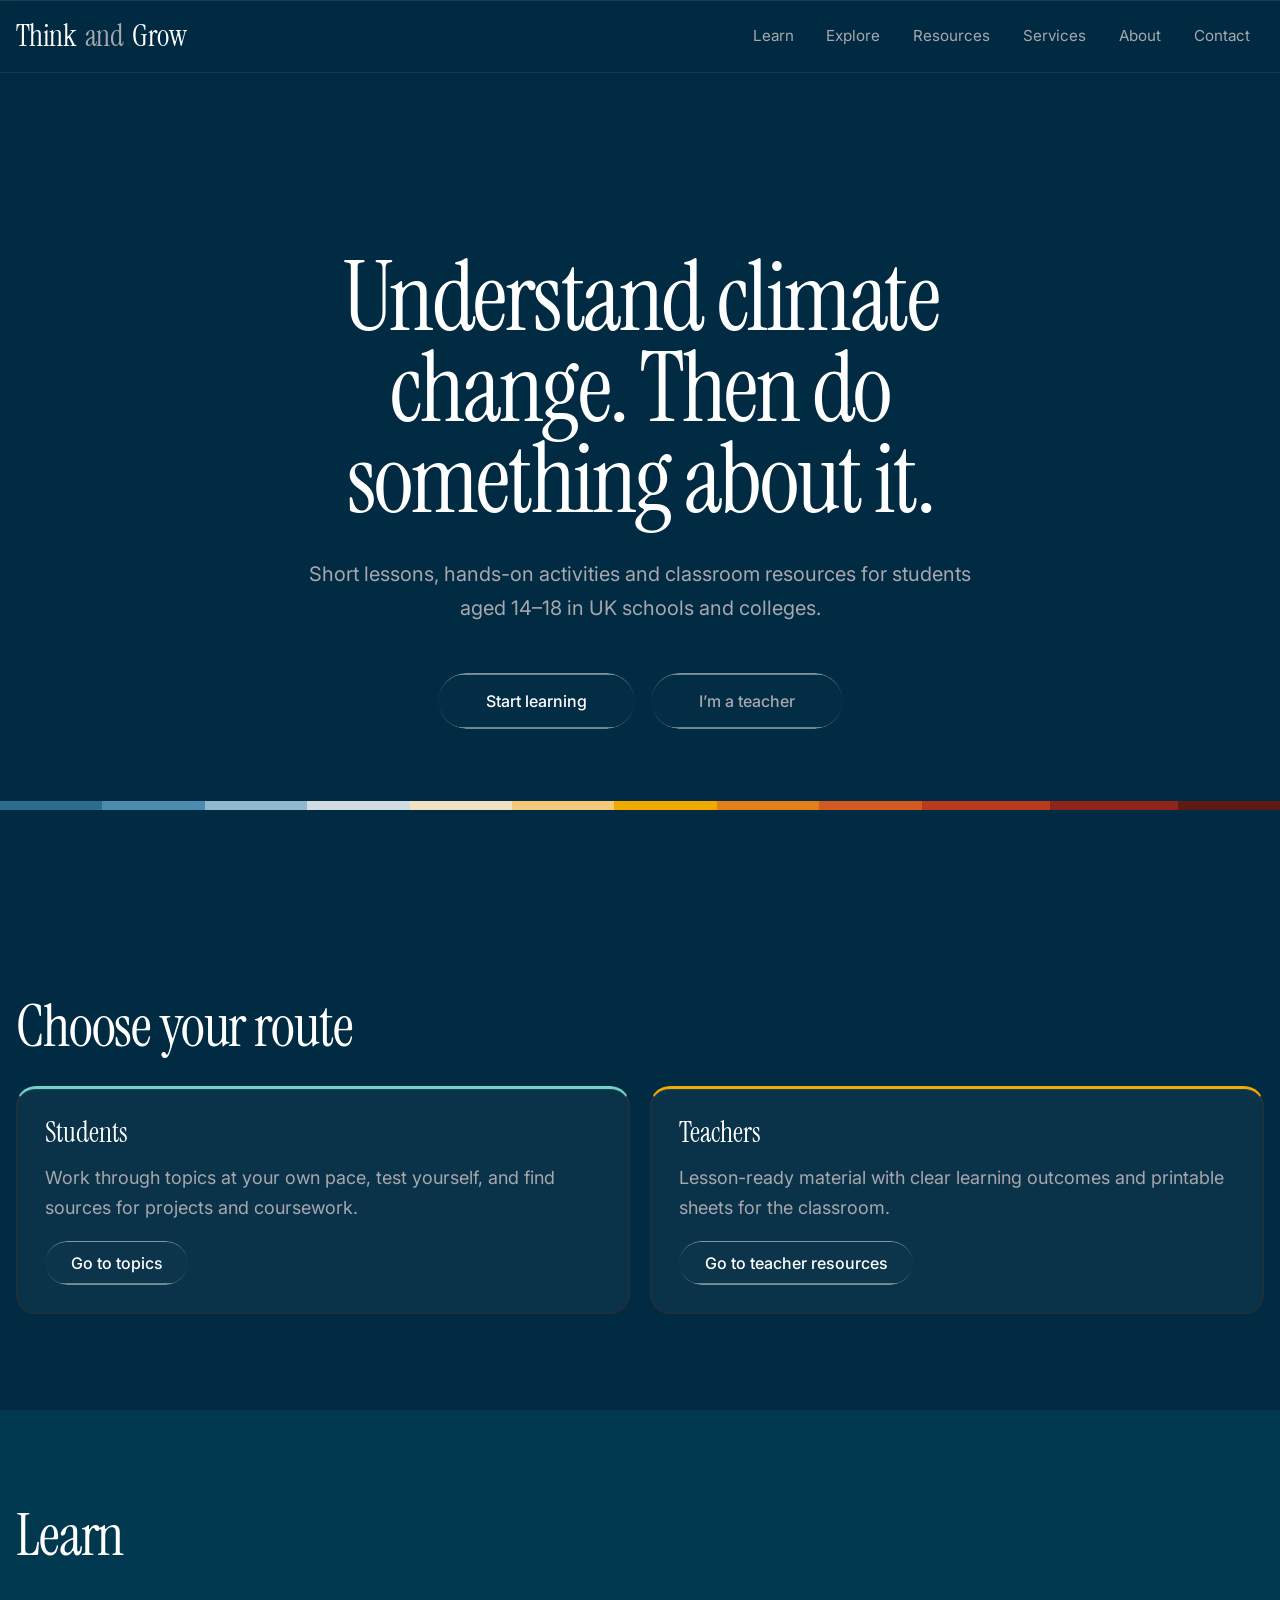
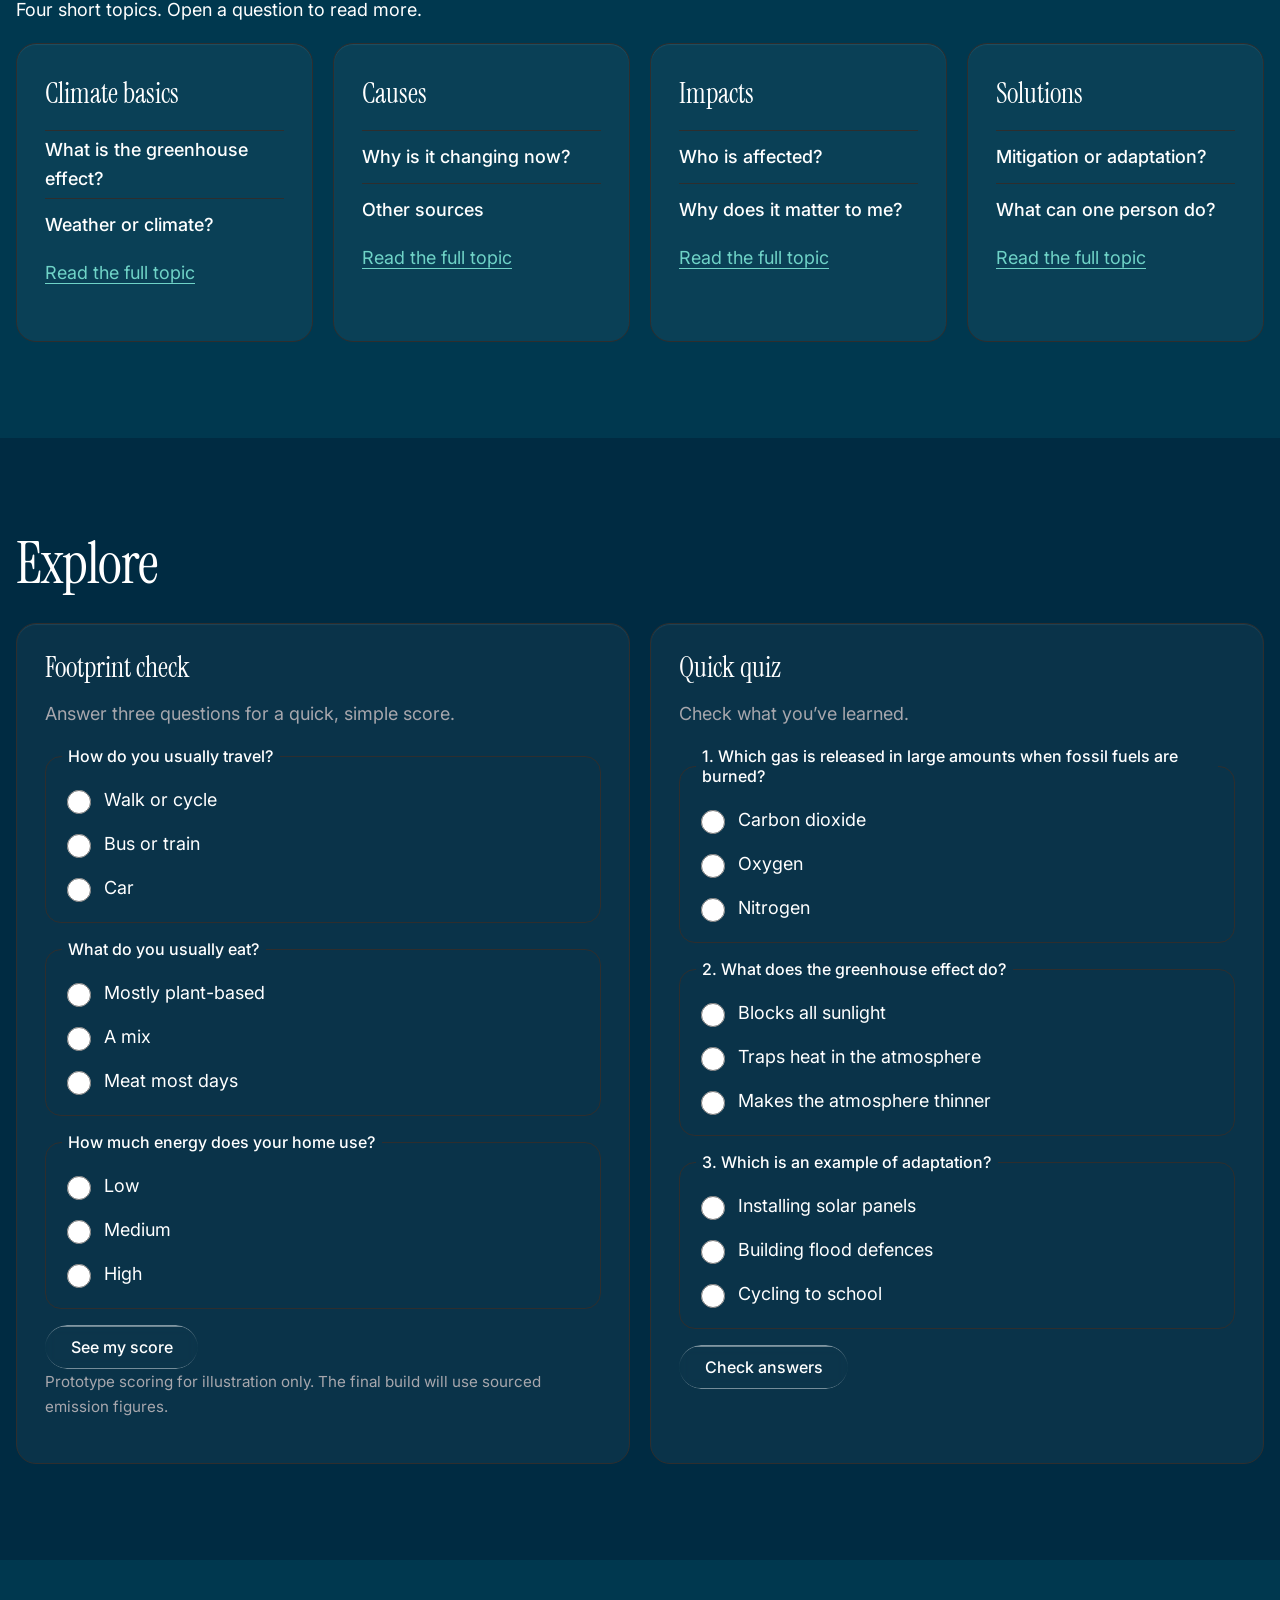
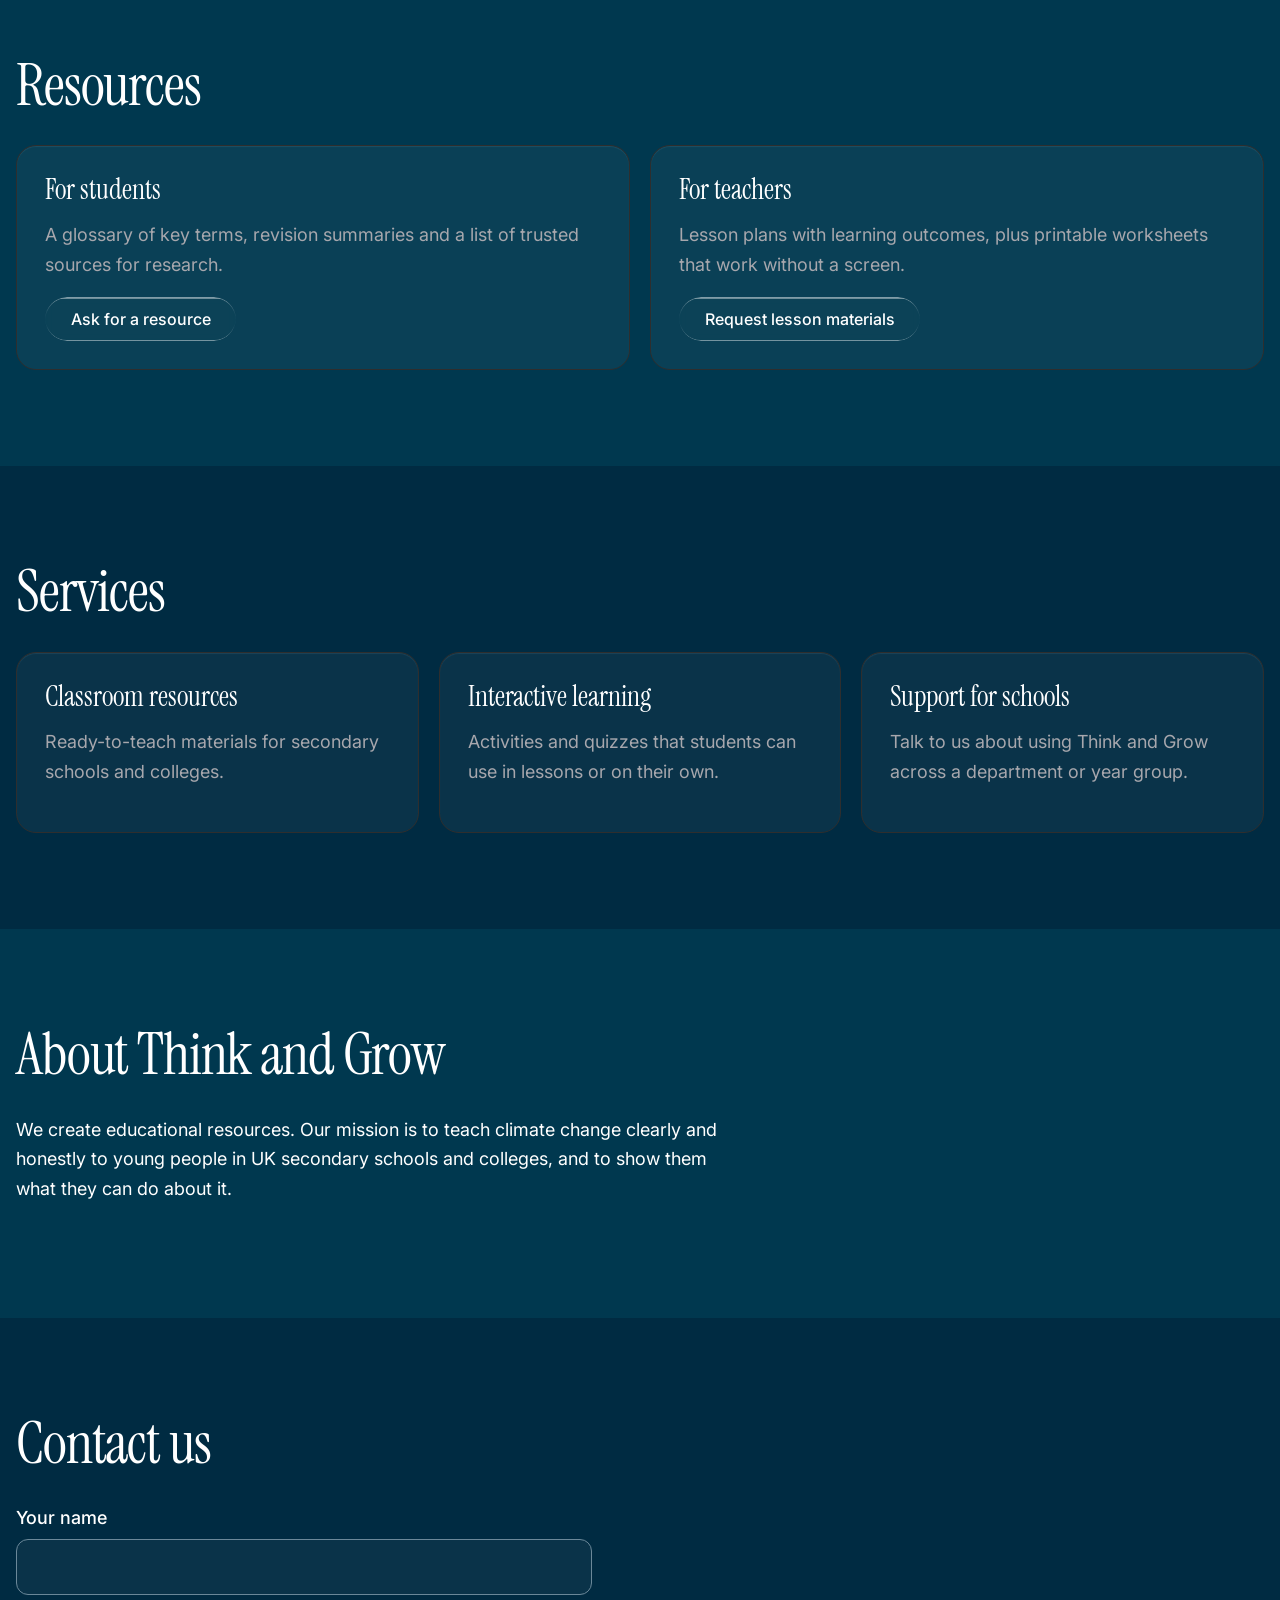
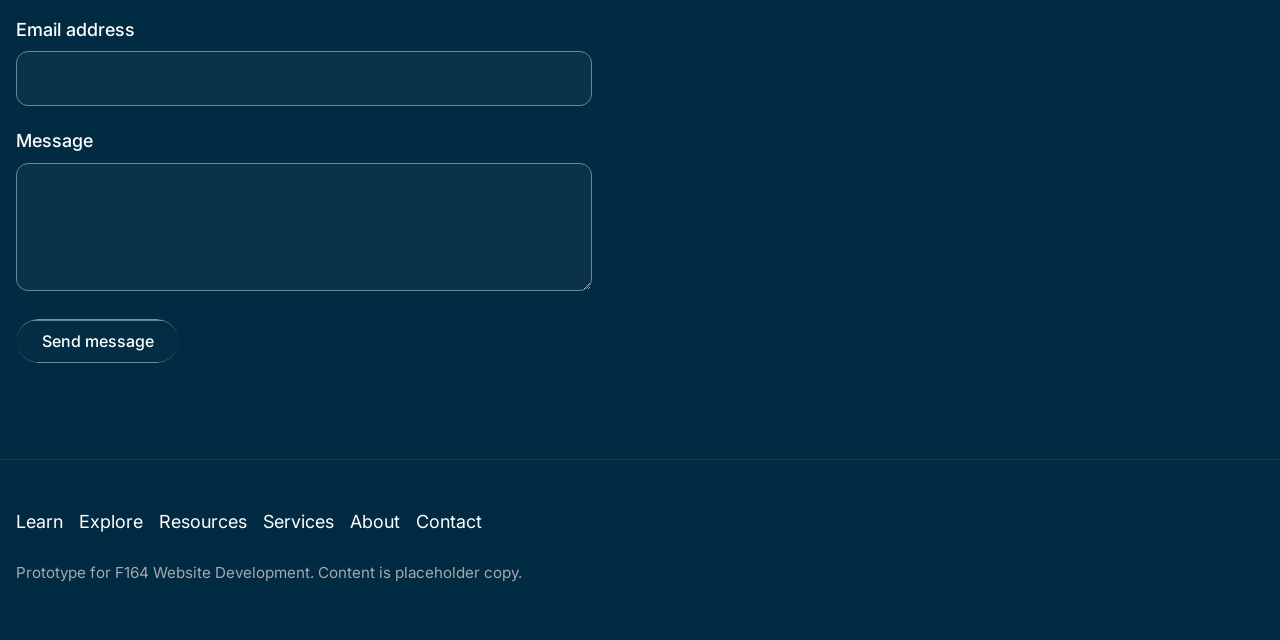
==== index.html @ 95f3cca3 "Cinematic redesign: navy palette, liquid-glass controls, display fonts and hero video CSS restyle of" ====
<!DOCTYPE html>
<html lang="en-GB">
<head>
<meta charset="utf-8">
<meta name="viewport" content="width=device-width, initial-scale=1">
<title>Think and Grow | Climate change learning for 14–18s</title>
<meta name="description" content="Short lessons, interactive activities and teacher resources on climate change for UK secondary schools and colleges.">
<link rel="canonical" href="https://jadebiyi79ja-cyber.github.io/think-and-grow/">
<meta property="og:type" content="website">
<meta property="og:site_name" content="Think and Grow">
<meta property="og:title" content="Think and Grow | Climate change learning for 14–18s">
<meta property="og:description" content="Short lessons, interactive activities and teacher resources on climate change for UK secondary schools and colleges.">
<meta property="og:url" content="https://jadebiyi79ja-cyber.github.io/think-and-grow/">
<meta property="og:locale" content="en_GB">
<meta name="twitter:card" content="summary">
<script type="application/ld+json">
{
 "@context": "https://schema.org",
 "@type": "WebSite",
 "name": "Think and Grow",
 "url": "https://jadebiyi79ja-cyber.github.io/think-and-grow/",
 "description": "Short lessons, interactive activities and teacher resources on climate change for UK secondary schools and colleges.",
 "inLanguage": "en-GB",
 "audience": {
  "@type": "EducationalAudience",
  "educationalRole": "student",
  "audienceType": "Students aged 14 to 18 in UK secondary schools and colleges"
 }
}
</script>
<link rel="preconnect" href="https://fonts.googleapis.com">
<link rel="preconnect" href="https://fonts.gstatic.com" crossorigin>
<link rel="stylesheet" href="https://fonts.googleapis.com/css2?family=Instrument+Serif:ital@0;1&amp;family=Inter:wght@400;500&amp;display=swap">
<link rel="stylesheet" href="css/style.css">
</head>
<body>
<a class="skip" href="#main">Skip to main content</a>
<header>
 <div class="wrap bar">
  <a class="logo" href="#top">Think <span>and</span> Grow</a>
  <button id="menuBtn" aria-expanded="false" aria-controls="nav">Menu</button>
  <nav id="nav" aria-label="Main">
   <ul>
    <li><a href="#learn">Learn</a></li>
    <li><a href="#explore">Explore</a></li>
    <li><a href="#resources">Resources</a></li>
    <li><a href="#services">Services</a></li>
    <li><a href="#about">About</a></li>
    <li><a href="#contact">Contact</a></li>
   </ul>
  </nav>
 </div>
</header>

<main id="main">
<div class="hero" id="top">
 <video class="bg-video" autoplay loop muted playsinline preload="metadata" aria-hidden="true">
  <source src="https://d8j0ntlcm91z4.cloudfront.net/user_38xzZboKViGWJOttwIXH07lWA1P/hf_20260314_131748_f2ca2a28-fed7-44c8-b9a9-bd9acdd5ec31.mp4" type="video/mp4">
 </video>
 <div class="wrap">
  <h1>Understand climate change. Then do something about it.</h1>
  <p>Short lessons, hands-on activities and classroom resources for students aged 14–18 in UK schools and colleges.</p>
  <div class="cta">
   <a class="btn" href="#learn">Start learning</a>
   <a class="btn alt" href="#resources">I’m a teacher</a>
  </div>
 </div>
 <div class="bands" role="img" aria-label="Decorative bands shading from blue to deep red"></div>
</div>

<section id="routes" class="wrap" aria-labelledby="routesH">
 <h2 id="routesH">Choose your route</h2>
 <div class="grid two">
  <div class="card route"><h3>Students</h3><p>Work through topics at your own pace, test yourself, and find sources for projects and coursework.</p><a class="btn teal" href="#learn">Go to topics</a></div>
  <div class="card route t"><h3>Teachers</h3><p>Lesson-ready material with clear learning outcomes and printable sheets for the classroom.</p><a class="btn teal" href="#resources">Go to teacher resources</a></div>
 </div>
</section>

<section id="learn" class="tint" aria-labelledby="learnH">
 <div class="wrap">
  <h2 id="learnH">Learn</h2>
  <p>Four short topics. Open a question to read more.</p>
  <div class="grid four">
   <article class="card"><h3><a href="climate-basics.html">Climate basics</a></h3>
    <details><summary>What is the greenhouse effect?</summary><p>Some gases in the atmosphere trap heat that would otherwise escape to space. This natural effect keeps Earth warm enough for life.</p></details>
    <details><summary>Weather or climate?</summary><p>Weather is what happens day to day. Climate is the pattern over many years.</p></details><p><a class="more" href="climate-basics.html">Read the full topic</a></p></article>
   <article class="card"><h3><a href="causes.html">Causes</a></h3>
    <details><summary>Why is it changing now?</summary><p>Burning coal, oil and gas releases extra carbon dioxide, which strengthens the greenhouse effect.</p></details>
    <details><summary>Other sources</summary><p>Farming, land clearance and waste also release greenhouse gases such as methane.</p></details><p><a class="more" href="causes.html">Read the full topic</a></p></article>
   <article class="card"><h3><a href="impacts.html">Impacts</a></h3>
    <details><summary>Who is affected?</summary><p>People, wildlife and places around the world, including the UK, through changes such as heatwaves, flooding and rising seas.</p></details>
    <details><summary>Why does it matter to me?</summary><p>Choices made in the next few decades shape the world you will live and work in.</p></details><p><a class="more" href="impacts.html">Read the full topic</a></p></article>
   <article class="card"><h3><a href="solutions.html">Solutions</a></h3>
    <details><summary>Mitigation or adaptation?</summary><p>Mitigation cuts greenhouse gas emissions. Adaptation prepares communities for changes already happening.</p></details>
    <details><summary>What can one person do?</summary><p>Travel, food and energy choices all count, and so does talking about it and voting when you can.</p></details><p><a class="more" href="solutions.html">Read the full topic</a></p></article>
  </div>
 </div>
</section>

<section id="explore" class="wrap" aria-labelledby="exH">
 <h2 id="exH">Explore</h2>
 <div class="grid two">
  <div class="card">
   <h3>Footprint check</h3>
   <p>Answer three questions for a quick, simple score.</p>
   <div id="calc">
    <fieldset><legend>How do you usually travel?</legend>
     <label class="opt"><input type="radio" name="travel" value="1"> Walk or cycle</label>
     <label class="opt"><input type="radio" name="travel" value="2"> Bus or train</label>
     <label class="opt"><input type="radio" name="travel" value="3"> Car</label></fieldset>
    <fieldset><legend>What do you usually eat?</legend>
     <label class="opt"><input type="radio" name="food" value="1"> Mostly plant-based</label>
     <label class="opt"><input type="radio" name="food" value="2"> A mix</label>
     <label class="opt"><input type="radio" name="food" value="3"> Meat most days</label></fieldset>
    <fieldset><legend>How much energy does your home use?</legend>
     <label class="opt"><input type="radio" name="energy" value="1"> Low</label>
     <label class="opt"><input type="radio" name="energy" value="2"> Medium</label>
     <label class="opt"><input type="radio" name="energy" value="3"> High</label></fieldset>
    <button class="btn teal" id="calcBtn" type="button">See my score</button>
    <div class="out" id="calcOut" aria-live="polite"></div>
    <p class="small">Prototype scoring for illustration only. The final build will use sourced emission figures.</p>
   </div>
  </div>
  <div class="card">
   <h3>Quick quiz</h3>
   <p>Check what you’ve learned.</p>
   <div id="quiz"></div>
   <button class="btn teal" id="quizBtn" type="button">Check answers</button>
   <div class="out" id="quizOut" aria-live="polite"></div>
  </div>
 </div>
</section>

<section id="resources" class="tint" aria-labelledby="resH">
 <div class="wrap">
  <h2 id="resH">Resources</h2>
  <div class="grid two">
   <div class="card"><h3>For students</h3><p>A glossary of key terms, revision summaries and a list of trusted sources for research.</p><a class="btn teal" href="#contact">Ask for a resource</a></div>
   <div class="card"><h3>For teachers</h3><p>Lesson plans with learning outcomes, plus printable worksheets that work without a screen.</p><a class="btn teal" href="#contact">Request lesson materials</a></div>
  </div>
 </div>
</section>

<section id="services" class="wrap" aria-labelledby="svH">
 <h2 id="svH">Services</h2>
 <div class="grid three">
  <div class="card"><h3>Classroom resources</h3><p>Ready-to-teach materials for secondary schools and colleges.</p></div>
  <div class="card"><h3>Interactive learning</h3><p>Activities and quizzes that students can use in lessons or on their own.</p></div>
  <div class="card"><h3>Support for schools</h3><p>Talk to us about using Think and Grow across a department or year group.</p></div>
 </div>
</section>

<section id="about" class="tint" aria-labelledby="abH">
 <div class="wrap">
  <h2 id="abH">About Think and Grow</h2>
  <p>We create educational resources. Our mission is to teach climate change clearly and honestly to young people in UK secondary schools and colleges, and to show them what they can do about it.</p>
 </div>
</section>

<section id="contact" class="wrap" aria-labelledby="ctH">
 <h2 id="ctH">Contact us</h2>
 <form id="form" novalidate style="max-width:36rem">
  <div class="field"><label for="name">Your name</label><input id="name" name="name" type="text" autocomplete="name" required><p class="err" id="nameE" hidden>Enter your name.</p></div>
  <div class="field"><label for="email">Email address</label><input id="email" name="email" type="email" autocomplete="email" required><p class="err" id="emailE" hidden>Enter a valid email address, like name@example.com.</p></div>
  <div class="field"><label for="msg">Message</label><textarea id="msg" name="message" required></textarea><p class="err" id="msgE" hidden>Write a short message.</p></div>
  <button class="btn teal" type="submit">Send message</button>
  <div class="out" id="formOut" role="status"></div>
 </form>
</section>
</main>

<footer>
 <div class="wrap">
  <ul><li><a href="#learn">Learn</a></li><li><a href="#explore">Explore</a></li><li><a href="#resources">Resources</a></li><li><a href="#services">Services</a></li><li><a href="#about">About</a></li><li><a href="#contact">Contact</a></li></ul>
  <p class="small" style="color:#cfe3d9">Prototype for F164 Website Development. Content is placeholder copy.</p>
 </div>
</footer>

<script src="js/menu.js" defer></script>
<script src="js/main.js" defer></script>
</body>
</html>
---- css/style.css ----
/* Cinematic redesign (approved October 2026): deep navy, white text, liquid-glass controls.
   Fonts: Instrument Serif (headings) and Inter 400/500 (body), loaded from Google Fonts in each page's <head>.
   Contrast on --background: white 14.7:1, --muted-foreground 6.2:1, --link 8.3:1, --error 7.6:1, --amber 7.3:1. */
:root{--background:hsl(201 100% 13%);--background-2:#00384F;--foreground:hsl(0 0% 100%);--muted-foreground:#A7A7AD;
--primary:hsl(0 0% 100%);--primary-foreground:hsl(0 0% 4%);--secondary:hsl(0 0% 10%);--muted:hsl(0 0% 10%);--accent:hsl(0 0% 10%);
--border:hsl(0 0% 18%);--input:#6B8899;--link:#6FD3C7;--amber:#F2A900;--error:#FDA29B;
--font-display:"Instrument Serif",Georgia,serif;--font-body:"Inter","Segoe UI",system-ui,sans-serif}
*{box-sizing:border-box}
html{font-size:100%;scroll-padding-top:6rem;background:var(--background)}
body{margin:0;font:400 1.125rem/1.65 var(--font-body);color:var(--foreground);background:var(--background)}
h1,h2,h3{font-family:var(--font-display);font-weight:400;color:var(--foreground);line-height:1.05;margin:0 0 .5em}
h1{font-size:clamp(3rem,1.5rem + 6vw,6rem);letter-spacing:-.025em}
h2{font-size:clamp(2.2rem,1.4rem + 3vw,3.6rem);letter-spacing:-.02em}
h3{font-size:1.75rem;line-height:1.15}
p{max-width:65ch;margin:0 0 1em}
img,svg{max-width:100%;height:auto}
a{color:var(--link);text-underline-offset:.2em}
strong{font-weight:500;color:var(--foreground)}
:focus-visible{outline:3px solid var(--foreground);outline-offset:3px;border-radius:4px}
.skip{position:absolute;left:-999px;top:0;background:var(--primary);color:var(--primary-foreground);padding:.75rem 1rem;z-index:30;border-radius:0 0 .75rem 0}
.skip:focus{left:0}
.wrap{width:min(100% - 2rem,80rem);margin-inline:auto}
section{padding:4rem 0}
/* liquid glass */
.btn,#menuBtn,header{background:rgba(255,255,255,.01);background-blend-mode:luminosity;-webkit-backdrop-filter:blur(4px);backdrop-filter:blur(4px);box-shadow:inset 0 1px 1px rgba(255,255,255,.1)}
.btn,#menuBtn{position:relative;overflow:hidden}
.btn::before,#menuBtn::before{content:"";position:absolute;inset:0;border-radius:inherit;padding:1.4px;background:linear-gradient(180deg,rgba(255,255,255,.45) 0%,rgba(255,255,255,.15) 20%,rgba(255,255,255,0) 40%,rgba(255,255,255,0) 60%,rgba(255,255,255,.15) 80%,rgba(255,255,255,.45) 100%);-webkit-mask:linear-gradient(#fff,#fff) content-box,linear-gradient(#fff,#fff);-webkit-mask-composite:xor;mask-composite:exclude;pointer-events:none}
/* buttons: 44px minimum touch target */
.btn{display:inline-flex;align-items:center;justify-content:center;min-height:44px;min-width:44px;padding:.75rem 1.6rem;border:0;border-radius:999px;font:500 1rem var(--font-body);text-decoration:none;cursor:pointer;color:var(--foreground);transition:transform .2s ease,background-color .2s ease}
.btn:hover{transform:scale(1.03);background-color:rgba(255,255,255,.08)}
.btn.alt{color:var(--muted-foreground)}
.btn.alt:hover{color:var(--foreground)}
/* header */
header{position:sticky;top:0;z-index:10;background-color:rgba(0,43,66,.55);border-bottom:1px solid rgba(255,255,255,.08)}
.bar{display:flex;align-items:center;justify-content:space-between;gap:1rem;min-height:4.5rem}
.logo{display:inline-flex;align-items:center;gap:.3em;min-height:44px;font:400 1.9rem/1 var(--font-display);letter-spacing:-.02em;color:var(--foreground);text-decoration:none}
.logo span{color:var(--muted-foreground)}
#menuBtn{color:var(--foreground);border:0;border-radius:999px;min-height:44px;padding:0 1.25rem;font:500 1rem var(--font-body);cursor:pointer}
nav ul{list-style:none;margin:0;padding:0}
nav a{display:flex;align-items:center;justify-content:center;min-height:44px;min-width:44px;padding:0 .9rem;color:var(--muted-foreground);text-decoration:none;font-size:.95rem;transition:color .2s ease}
nav a:hover{color:var(--foreground)}
nav{display:none;position:absolute;left:0;right:0;top:100%;background:var(--background);padding:.5rem 1rem 1rem;border-bottom:1px solid var(--border)}
nav.open{display:block}
/* hero: fullscreen video, text centred over it */
.hero{position:relative;overflow:hidden;color:var(--foreground);min-height:calc(100svh - 4.5rem);display:flex;flex-direction:column;justify-content:center;padding:5.5rem 0 0;text-align:center}
.bg-video{position:absolute;inset:0;width:100%;height:100%;object-fit:cover;z-index:0}
.hero .wrap{position:relative;z-index:1;display:flex;flex-direction:column;align-items:center}
.hero h1{max-width:14ch;font-size:clamp(3rem,1rem + 8vw,6rem);line-height:.95;letter-spacing:-2.46px;margin-bottom:0}
.hero p{max-width:42rem;margin:2rem auto 0;font-size:clamp(1rem,.9rem + .5vw,1.25rem);line-height:1.7;color:var(--muted-foreground)}
.cta{display:flex;flex-wrap:wrap;justify-content:center;gap:1rem;margin:3rem 0 4.5rem}
.cta .btn{padding:1.1rem 3rem}
/* decorative colour bands: illustrative only, not real data */
.bands{position:relative;z-index:1;height:.6rem;background:linear-gradient(90deg,#2b6c8f 0 8%,#4a8db0 8% 16%,#8fb9cf 16% 24%,#cfdde3 24% 32%,#f0e2c3 32% 40%,#f5c977 40% 48%,#f2a900 48% 56%,#e2801a 56% 64%,#d2591f 64% 72%,#b93a1c 72% 82%,#8f2418 82% 92%,#5f1a14 92% 100%)}
/* cards */
.grid{display:grid;gap:1.25rem;grid-template-columns:1fr}
.card{background:rgba(255,255,255,.04);border:1px solid var(--border);border-radius:1.25rem;padding:1.75rem;box-shadow:inset 0 1px 1px rgba(255,255,255,.08)}
.card p{color:var(--muted-foreground)}
.card.route{border-top:3px solid var(--link)}
.card.route.t{border-top-color:var(--amber)}
.tint{background:var(--background-2)}
details{border-top:1px solid var(--border);padding:.25rem 0}
summary{min-height:44px;display:flex;align-items:center;cursor:pointer;font-weight:500;color:var(--foreground)}
details p{margin:.25rem 0 .75rem}
/* tools */
fieldset{border:1px solid var(--border);border-radius:1rem;margin:0 0 1rem;padding:.75rem 1rem}
legend{font:500 1rem var(--font-body);color:var(--foreground);padding:0 .4rem}
label.opt{display:flex;align-items:center;gap:.6rem;min-height:44px;cursor:pointer}
input[type=radio]{width:1.5rem;height:1.5rem;accent-color:var(--link);flex:none}
.out{margin-top:1rem;padding:1rem 1.25rem;border-radius:1rem;background:rgba(111,211,199,.1);border-left:4px solid var(--link);color:var(--foreground)}
.out:empty{display:none}
.out.bad{background:rgba(253,162,155,.1);border-left-color:var(--error)}
.small{font-size:.95rem;color:var(--muted-foreground)}
/* form */
.field{margin-bottom:1.25rem}
.field label{display:block;font-weight:500;margin-bottom:.4rem}
input[type=text],input[type=email],textarea{width:100%;min-height:44px;padding:.75rem 1rem;font:inherit;border:1px solid var(--input);border-radius:.75rem;background:rgba(255,255,255,.04);color:var(--foreground)}
textarea{min-height:8rem}
.err{color:var(--error);font-weight:500;margin:.4rem 0 0}
input[aria-invalid=true],textarea[aria-invalid=true]{border:2px solid var(--error)}
footer{background:var(--background);color:var(--muted-foreground);padding:2.5rem 0;border-top:1px solid var(--border)}
footer a{color:var(--foreground);text-decoration:none}
footer a:hover{text-decoration:underline}
footer ul{list-style:none;padding:0;margin:0 0 1rem;display:flex;flex-wrap:wrap;gap:.25rem 1rem}
footer li a{display:inline-flex;min-height:44px;min-width:44px;align-items:center;justify-content:center}
footer .small{color:var(--muted-foreground)!important}
@media(min-width:600px){.grid.two,.grid.three,.grid.four{grid-template-columns:repeat(2,1fr)}}
@media(min-width:1024px){
 #menuBtn{display:none}
 nav{display:block;position:static;background:none;padding:0;border:0}
 nav ul{display:flex;gap:.25rem}
 .grid.three{grid-template-columns:repeat(3,1fr)}
 .grid.four{grid-template-columns:repeat(4,1fr)}
 section{padding:6rem 0}
}
/* entrance animation only for people who have not asked for less motion */
@keyframes fade-rise{from{opacity:0;transform:translateY(24px)}to{opacity:1;transform:translateY(0)}}
@media(prefers-reduced-motion:no-preference){
 .hero h1,.prose h1{animation:fade-rise .8s ease-out both}
 .hero p,.prose .lead{animation:fade-rise .8s ease-out .2s both}
 .hero .cta{animation:fade-rise .8s ease-out .4s both}
}
/* reduced motion: no animation, and the background video is hidden (the navy background shows instead) */
@media(prefers-reduced-motion:reduce){*{animation:none!important;transition:none!important;scroll-behavior:auto!important}.bg-video{display:none}}

/* topic pages */
.prose{padding-top:3rem}
.crumb{display:inline-flex;align-items:center;min-height:44px;margin-bottom:1rem}
.prose h1{margin-bottom:.3em}
.lead{font-size:clamp(1.15rem,1rem + .6vw,1.4rem);color:var(--muted-foreground)}
.prose h2{margin-top:2.5rem;font-size:clamp(1.8rem,1.3rem + 2vw,2.6rem)}
.prose ul{padding-left:1.25rem;max-width:65ch}
.pager{display:flex;flex-wrap:wrap;gap:.75rem;justify-content:space-between;margin-top:3rem}
.card h3 a{color:var(--foreground);text-decoration:none}
.card h3 a:hover{text-decoration:underline}
.more,.card h3 a,.src li a{display:inline-flex;align-items:center;min-height:44px}
.src{list-style:none;padding:0;margin:0 0 1rem}
.src li a{min-width:44px}
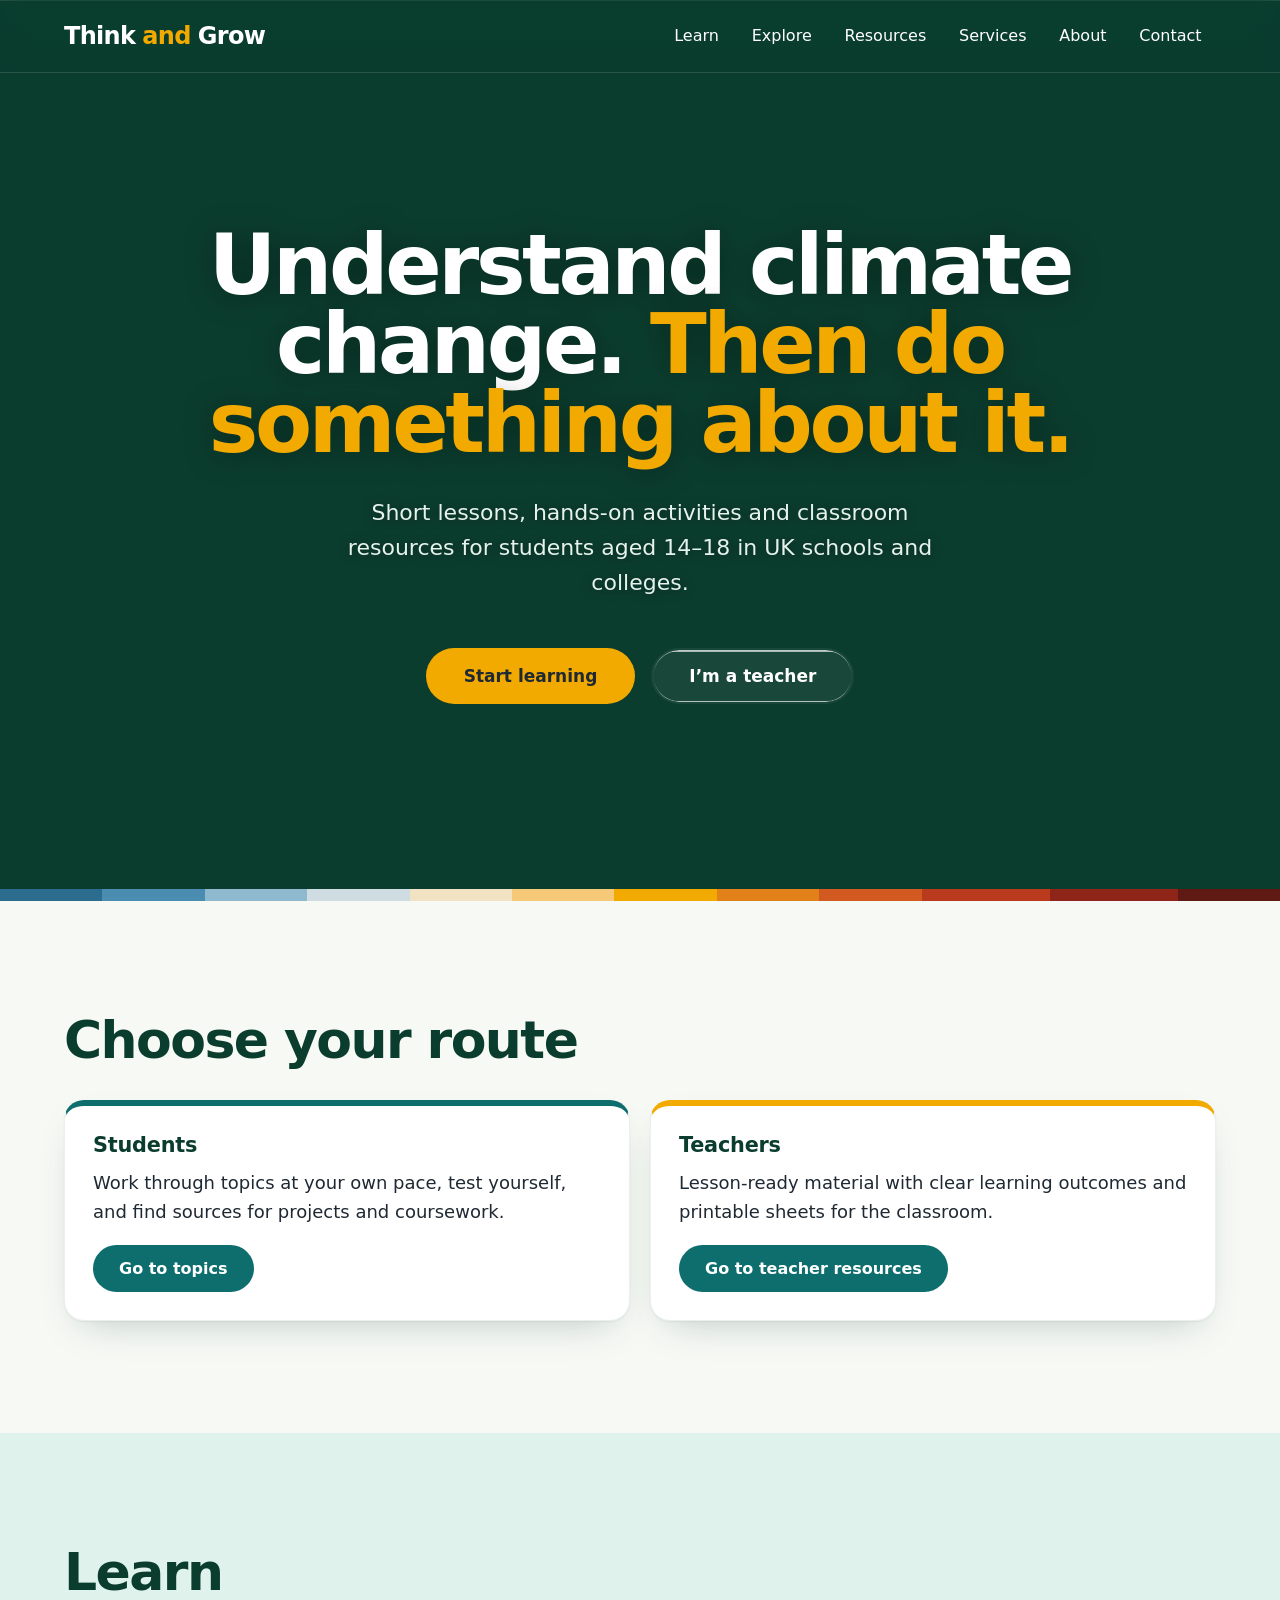
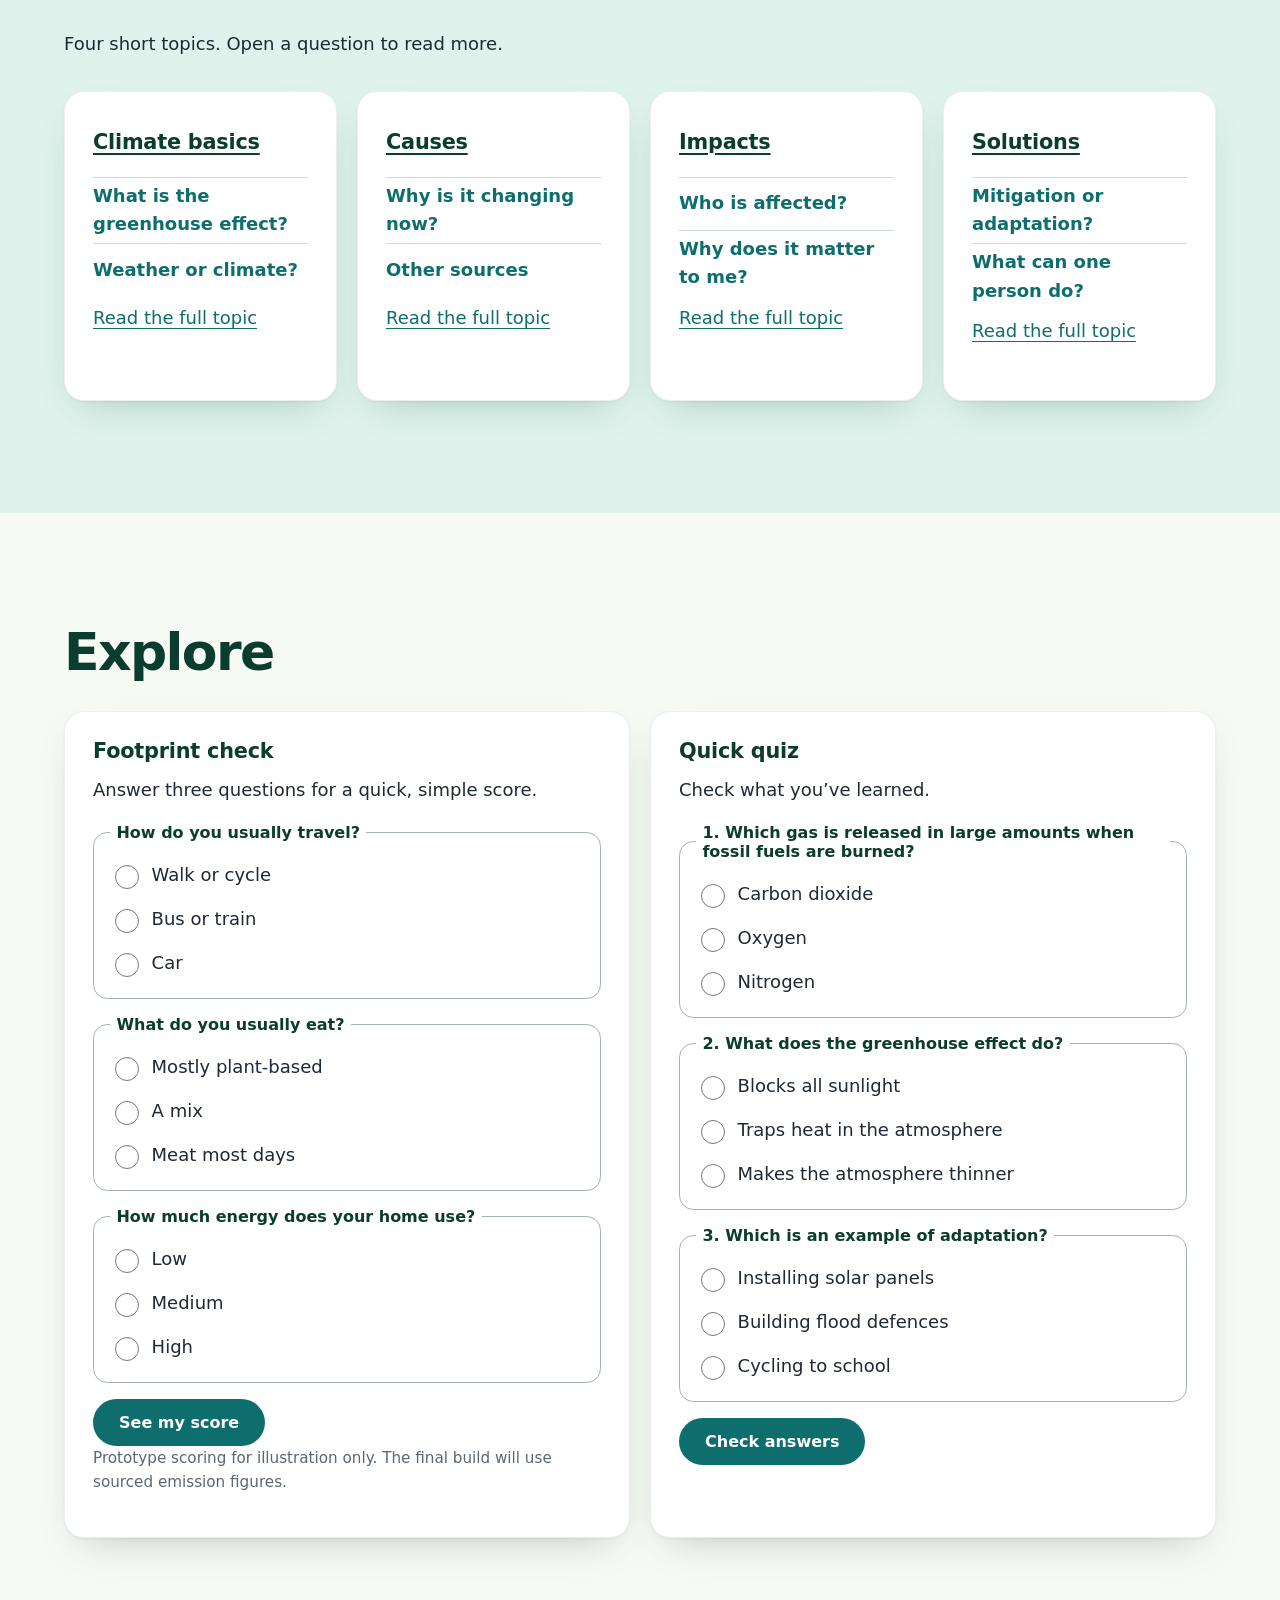
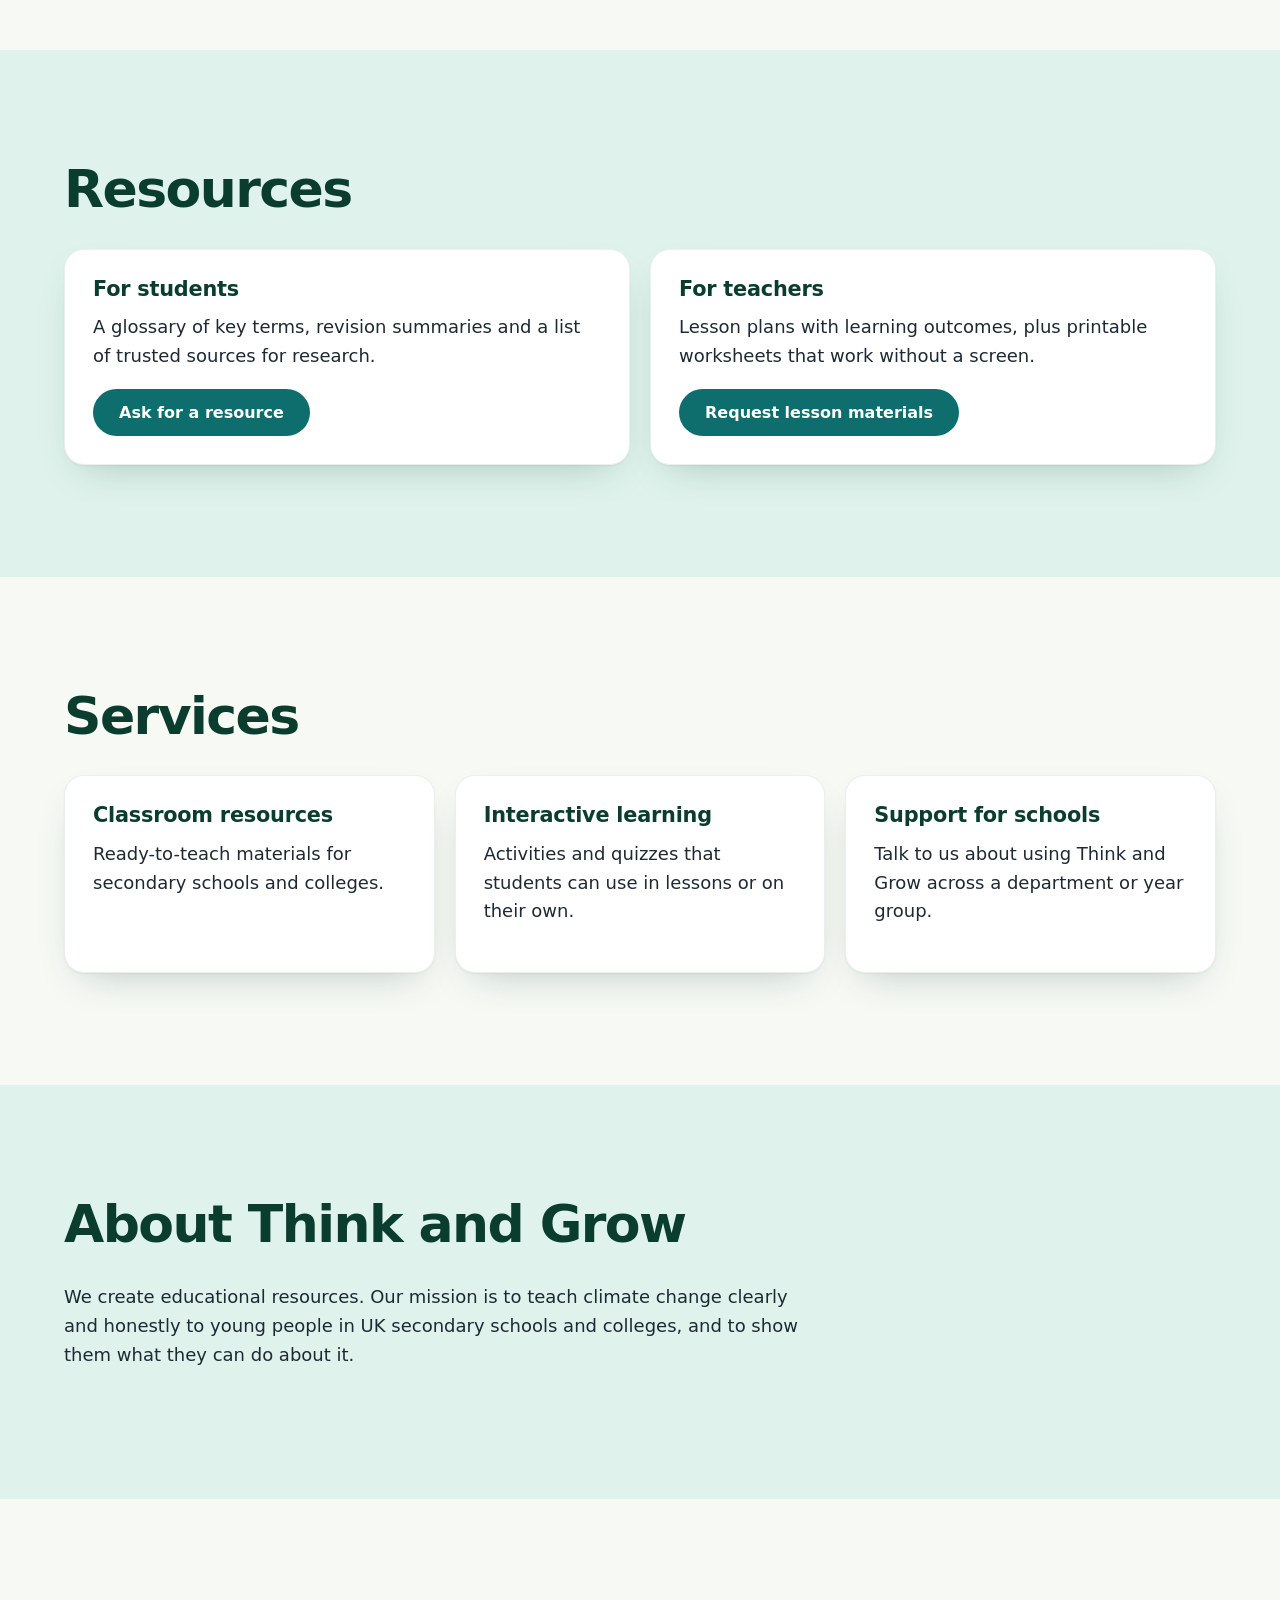
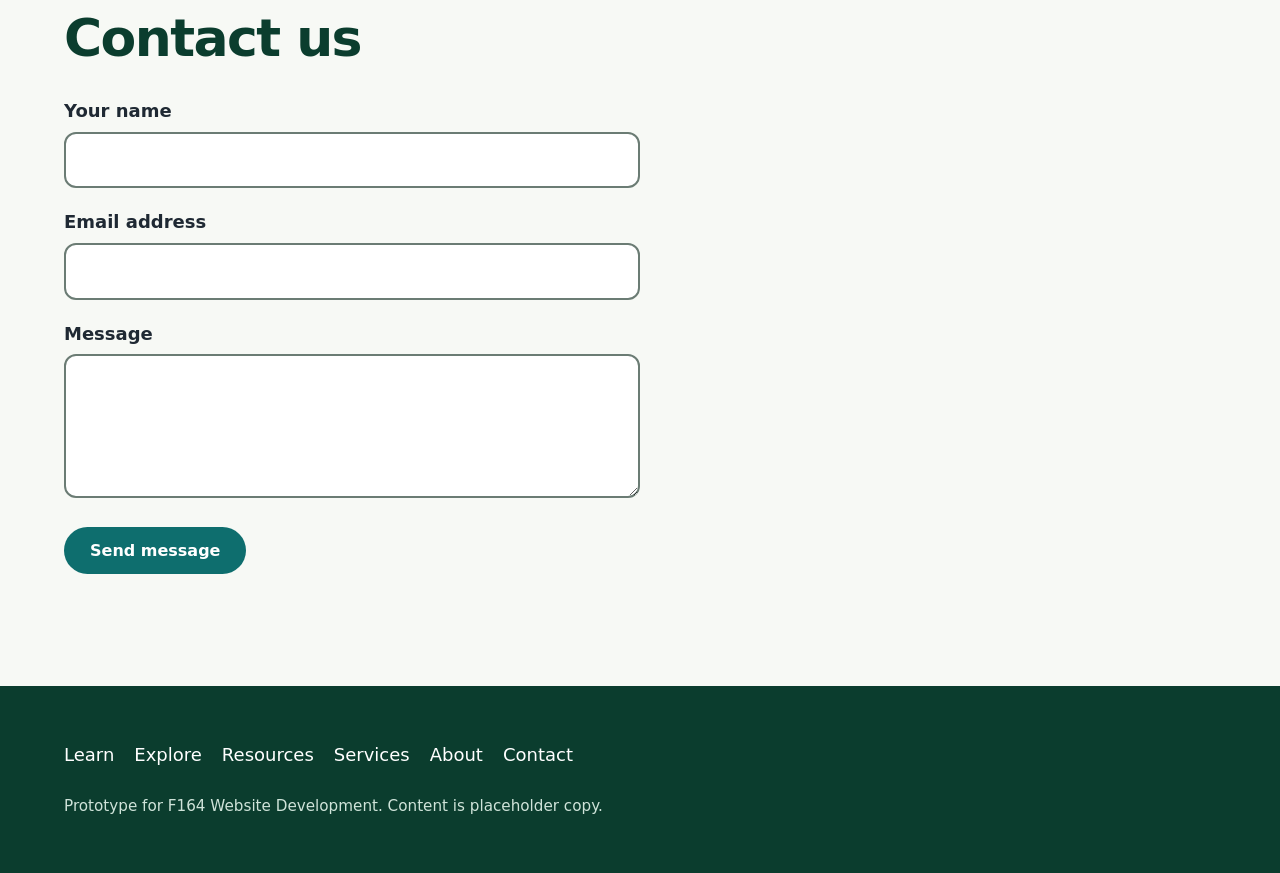
==== commit cf64eeca: "Redesign: video hero, glass header and refreshed house style Home page hero now plays a background v" ====
--- a/index.html
+++ b/index.html
@@ -28,9 +28,6 @@
  }
 }
 </script>
-<link rel="preconnect" href="https://fonts.googleapis.com">
-<link rel="preconnect" href="https://fonts.gstatic.com" crossorigin>
-<link rel="stylesheet" href="https://fonts.googleapis.com/css2?family=Instrument+Serif:ital@0;1&amp;family=Inter:wght@400;500&amp;display=swap">
 <link rel="stylesheet" href="css/style.css">
 </head>
 <body>
@@ -54,11 +51,9 @@
 
 <main id="main">
 <div class="hero" id="top">
- <video class="bg-video" autoplay loop muted playsinline preload="metadata" aria-hidden="true">
-  <source src="https://d8j0ntlcm91z4.cloudfront.net/user_38xzZboKViGWJOttwIXH07lWA1P/hf_20260314_131748_f2ca2a28-fed7-44c8-b9a9-bd9acdd5ec31.mp4" type="video/mp4">
- </video>
+ <video class="bg-video" autoplay loop muted playsinline aria-hidden="true" src="https://d8j0ntlcm91z4.cloudfront.net/user_38xzZboKViGWJOttwIXH07lWA1P/hf_20260314_131748_f2ca2a28-fed7-44c8-b9a9-bd9acdd5ec31.mp4"></video>
  <div class="wrap">
-  <h1>Understand climate change. Then do something about it.</h1>
+  <h1>Understand climate change. <span class="accent">Then do something about it.</span></h1>
   <p>Short lessons, hands-on activities and classroom resources for students aged 14–18 in UK schools and colleges.</p>
   <div class="cta">
    <a class="btn" href="#learn">Start learning</a>
--- a/css/style.css
+++ b/css/style.css
@@ -1,117 +1,131 @@
-/* Cinematic redesign (approved October 2026): deep navy, white text, liquid-glass controls.
-   Fonts: Instrument Serif (headings) and Inter 400/500 (body), loaded from Google Fonts in each page's <head>.
-   Contrast on --background: white 14.7:1, --muted-foreground 6.2:1, --link 8.3:1, --error 7.6:1, --amber 7.3:1. */
-:root{--background:hsl(201 100% 13%);--background-2:#00384F;--foreground:hsl(0 0% 100%);--muted-foreground:#A7A7AD;
---primary:hsl(0 0% 100%);--primary-foreground:hsl(0 0% 4%);--secondary:hsl(0 0% 10%);--muted:hsl(0 0% 10%);--accent:hsl(0 0% 10%);
---border:hsl(0 0% 18%);--input:#6B8899;--link:#6FD3C7;--amber:#F2A900;--error:#FDA29B;
---font-display:"Instrument Serif",Georgia,serif;--font-body:"Inter","Segoe UI",system-ui,sans-serif}
+/* House style from the planning document, section 7. */
+/* Fonts: add the WOFF2 files listed in fonts/README.txt, then delete the two lines
+   marked START and END below to switch the @font-face rules on. They are off by default
+   so the browser does not request files that are not there. */
+/* START (delete this line to enable fonts)
+@font-face{font-family:"Lexend";src:local("Lexend"),url("../fonts/Lexend-Variable.woff2") format("woff2");font-weight:100 900;font-display:swap}
+@font-face{font-family:"Atkinson Hyperlegible";src:local("Atkinson Hyperlegible"),url("../fonts/AtkinsonHyperlegible-Regular.woff2") format("woff2");font-weight:400;font-display:swap}
+@font-face{font-family:"Atkinson Hyperlegible";src:local("Atkinson Hyperlegible Bold"),url("../fonts/AtkinsonHyperlegible-Bold.woff2") format("woff2");font-weight:700;font-display:swap}
+END (delete this line to enable fonts) */
+:root{--forest:#0B3D2E;--teal:#0E6E6E;--amber:#F2A900;--mist:#F7F9F5;--tint:#DFF3EC;--ink:#1F2933;--slate:#5B6770;--red:#B42318;
+--head:"Lexend","Segoe UI",system-ui,sans-serif;--body:"Atkinson Hyperlegible","Segoe UI",system-ui,sans-serif;
+--hh:4.5rem;--radius:1.25rem;--shadow:0 1px 2px rgba(11,61,46,.06),0 16px 40px -18px rgba(11,61,46,.28);--ease:cubic-bezier(.2,.7,.2,1)}
 *{box-sizing:border-box}
-html{font-size:100%;scroll-padding-top:6rem;background:var(--background)}
-body{margin:0;font:400 1.125rem/1.65 var(--font-body);color:var(--foreground);background:var(--background)}
-h1,h2,h3{font-family:var(--font-display);font-weight:400;color:var(--foreground);line-height:1.05;margin:0 0 .5em}
-h1{font-size:clamp(3rem,1.5rem + 6vw,6rem);letter-spacing:-.025em}
-h2{font-size:clamp(2.2rem,1.4rem + 3vw,3.6rem);letter-spacing:-.02em}
-h3{font-size:1.75rem;line-height:1.15}
+html{font-size:100%;scroll-padding-top:calc(var(--hh) + 1rem)}
+body{margin:0;font:1.125rem/1.6 var(--body);color:var(--ink);background:var(--mist)}
+h1,h2,h3{font-family:var(--head);color:var(--forest);line-height:1.1;margin:0 0 .6em;text-wrap:balance}
+h1{font-size:clamp(2.5rem,1.4rem + 4.5vw,4.5rem);letter-spacing:-.035em;line-height:1}
+h2{font-size:clamp(2rem,1.2rem + 3vw,3.25rem);letter-spacing:-.03em;line-height:1.05}
+h3{font-size:1.3rem;letter-spacing:-.01em}
 p{max-width:65ch;margin:0 0 1em}
 img,svg{max-width:100%;height:auto}
-a{color:var(--link);text-underline-offset:.2em}
-strong{font-weight:500;color:var(--foreground)}
-:focus-visible{outline:3px solid var(--foreground);outline-offset:3px;border-radius:4px}
-.skip{position:absolute;left:-999px;top:0;background:var(--primary);color:var(--primary-foreground);padding:.75rem 1rem;z-index:30;border-radius:0 0 .75rem 0}
+a{color:var(--teal);text-underline-offset:.2em}
+:focus-visible{outline:3px solid var(--forest);outline-offset:3px;border-radius:2px}
+header :focus-visible,.hero :focus-visible,footer :focus-visible{outline-color:var(--amber)}
+.skip{position:absolute;left:-999px;top:0;background:var(--amber);color:var(--ink);padding:.75rem 1rem;z-index:20;font-weight:700}
 .skip:focus{left:0}
-.wrap{width:min(100% - 2rem,80rem);margin-inline:auto}
-section{padding:4rem 0}
-/* liquid glass */
-.btn,#menuBtn,header{background:rgba(255,255,255,.01);background-blend-mode:luminosity;-webkit-backdrop-filter:blur(4px);backdrop-filter:blur(4px);box-shadow:inset 0 1px 1px rgba(255,255,255,.1)}
-.btn,#menuBtn{position:relative;overflow:hidden}
-.btn::before,#menuBtn::before{content:"";position:absolute;inset:0;border-radius:inherit;padding:1.4px;background:linear-gradient(180deg,rgba(255,255,255,.45) 0%,rgba(255,255,255,.15) 20%,rgba(255,255,255,0) 40%,rgba(255,255,255,0) 60%,rgba(255,255,255,.15) 80%,rgba(255,255,255,.45) 100%);-webkit-mask:linear-gradient(#fff,#fff) content-box,linear-gradient(#fff,#fff);-webkit-mask-composite:xor;mask-composite:exclude;pointer-events:none}
+.wrap{width:min(100% - 2rem,72rem);margin-inline:auto}
+section{padding:4.5rem 0}
 /* buttons: 44px minimum touch target */
-.btn{display:inline-flex;align-items:center;justify-content:center;min-height:44px;min-width:44px;padding:.75rem 1.6rem;border:0;border-radius:999px;font:500 1rem var(--font-body);text-decoration:none;cursor:pointer;color:var(--foreground);transition:transform .2s ease,background-color .2s ease}
-.btn:hover{transform:scale(1.03);background-color:rgba(255,255,255,.08)}
-.btn.alt{color:var(--muted-foreground)}
-.btn.alt:hover{color:var(--foreground)}
-/* header */
-header{position:sticky;top:0;z-index:10;background-color:rgba(0,43,66,.55);border-bottom:1px solid rgba(255,255,255,.08)}
-.bar{display:flex;align-items:center;justify-content:space-between;gap:1rem;min-height:4.5rem}
-.logo{display:inline-flex;align-items:center;gap:.3em;min-height:44px;font:400 1.9rem/1 var(--font-display);letter-spacing:-.02em;color:var(--foreground);text-decoration:none}
-.logo span{color:var(--muted-foreground)}
-#menuBtn{color:var(--foreground);border:0;border-radius:999px;min-height:44px;padding:0 1.25rem;font:500 1rem var(--font-body);cursor:pointer}
+.btn{display:inline-flex;align-items:center;justify-content:center;min-height:44px;min-width:44px;padding:.75rem 1.5rem;border:2px solid transparent;border-radius:999px;font:700 1rem var(--head);text-decoration:none;cursor:pointer;background:var(--amber);color:var(--ink);transition:transform .2s var(--ease),background-color .2s,box-shadow .2s}
+.btn:hover{background:#ffc733;box-shadow:0 8px 24px -10px rgba(242,169,0,.8)}
+.btn.teal{background:var(--teal);color:#fff}
+.btn.teal:hover{background:#0b5858;box-shadow:0 8px 24px -10px rgba(14,110,110,.8)}
+/* liquid glass: see-through buttons over the hero video */
+.btn.alt,#menuBtn{position:relative;overflow:hidden;background:rgba(255,255,255,.06);background-blend-mode:luminosity;-webkit-backdrop-filter:blur(8px);backdrop-filter:blur(8px);color:#fff;border-color:transparent;box-shadow:inset 0 1px 1px rgba(255,255,255,.15)}
+.btn.alt::before,#menuBtn::before{content:"";position:absolute;inset:0;border-radius:inherit;padding:1.4px;background:linear-gradient(180deg,rgba(255,255,255,.7) 0%,rgba(255,255,255,.25) 20%,rgba(255,255,255,0) 40%,rgba(255,255,255,0) 60%,rgba(255,255,255,.25) 80%,rgba(255,255,255,.7) 100%);-webkit-mask:linear-gradient(#fff,#fff) content-box,linear-gradient(#fff,#fff);-webkit-mask-composite:xor;mask-composite:exclude;pointer-events:none}
+.btn.alt:hover,#menuBtn:hover{background:rgba(255,255,255,.16);box-shadow:inset 0 1px 1px rgba(255,255,255,.2)}
+/* header: tinted glass bar, solid enough for white text over any background */
+header{position:sticky;top:0;z-index:10;background:rgba(11,61,46,.85);-webkit-backdrop-filter:blur(14px) saturate(140%);backdrop-filter:blur(14px) saturate(140%);border-bottom:1px solid rgba(255,255,255,.12)}
+.bar{display:flex;align-items:center;justify-content:space-between;gap:1rem;min-height:var(--hh)}
+.logo{font:700 1.5rem var(--head);letter-spacing:-.03em;color:#fff;text-decoration:none}
+.logo span{color:var(--amber)}
+#menuBtn{border:0;border-radius:999px;min-height:44px;padding:0 1.25rem;font:700 1rem var(--head);cursor:pointer}
 nav ul{list-style:none;margin:0;padding:0}
-nav a{display:flex;align-items:center;justify-content:center;min-height:44px;min-width:44px;padding:0 .9rem;color:var(--muted-foreground);text-decoration:none;font-size:.95rem;transition:color .2s ease}
-nav a:hover{color:var(--foreground)}
-nav{display:none;position:absolute;left:0;right:0;top:100%;background:var(--background);padding:.5rem 1rem 1rem;border-bottom:1px solid var(--border)}
+nav a{display:flex;align-items:center;min-height:44px;padding:0 .9rem;color:#fff;text-decoration:none;font-family:var(--head);font-size:1rem;border-radius:999px;transition:background-color .2s}
+nav a:hover{background:rgba(255,255,255,.14)}
+nav{display:none;position:absolute;left:0;right:0;top:100%;background:var(--forest);padding:.5rem 1rem 1rem;border-top:1px solid rgba(255,255,255,.12);box-shadow:0 24px 40px -20px rgba(0,0,0,.5)}
 nav.open{display:block}
-/* hero: fullscreen video, text centred over it */
-.hero{position:relative;overflow:hidden;color:var(--foreground);min-height:calc(100svh - 4.5rem);display:flex;flex-direction:column;justify-content:center;padding:5.5rem 0 0;text-align:center}
+/* hero: full-screen video behind the header, with a Forest fade for readable text */
+.hero{position:relative;isolation:isolate;overflow:hidden;display:flex;flex-direction:column;min-height:100vh;min-height:100svh;margin-top:calc(-1 * var(--hh));padding-top:var(--hh);background:var(--forest);color:#fff;text-align:center}
 .bg-video{position:absolute;inset:0;width:100%;height:100%;object-fit:cover;z-index:0}
-.hero .wrap{position:relative;z-index:1;display:flex;flex-direction:column;align-items:center}
-.hero h1{max-width:14ch;font-size:clamp(3rem,1rem + 8vw,6rem);line-height:.95;letter-spacing:-2.46px;margin-bottom:0}
-.hero p{max-width:42rem;margin:2rem auto 0;font-size:clamp(1rem,.9rem + .5vw,1.25rem);line-height:1.7;color:var(--muted-foreground)}
-.cta{display:flex;flex-wrap:wrap;justify-content:center;gap:1rem;margin:3rem 0 4.5rem}
-.cta .btn{padding:1.1rem 3rem}
+.hero::before{content:"";position:absolute;inset:0;z-index:1;background:linear-gradient(180deg,rgba(11,61,46,.6) 0%,rgba(11,61,46,.35) 30%,rgba(11,61,46,.55) 60%,rgba(11,61,46,.96) 100%)}
+.hero .wrap{position:relative;z-index:2;flex:1;display:flex;flex-direction:column;align-items:center;justify-content:center;padding:3rem 0 5rem}
+.hero h1{color:#fff;font-size:clamp(2.75rem,1.2rem + 5vw,6rem);line-height:.95;letter-spacing:-.04em;max-width:17ch;margin:0 auto;text-shadow:0 2px 30px rgba(0,0,0,.35)}
+.hero h1 .accent{color:var(--amber)}
+.hero p{font-size:clamp(1.125rem,1rem + .5vw,1.375rem);color:#e6f2ec;max-width:38rem;margin:2rem auto 0;text-shadow:0 1px 12px rgba(0,0,0,.45)}
+.cta{display:flex;flex-wrap:wrap;justify-content:center;gap:.75rem 1rem;margin:3rem 0 0}
+.hero .btn{min-height:56px;padding:1rem 2.25rem;font-size:1.0625rem}
 /* decorative colour bands: illustrative only, not real data */
-.bands{position:relative;z-index:1;height:.6rem;background:linear-gradient(90deg,#2b6c8f 0 8%,#4a8db0 8% 16%,#8fb9cf 16% 24%,#cfdde3 24% 32%,#f0e2c3 32% 40%,#f5c977 40% 48%,#f2a900 48% 56%,#e2801a 56% 64%,#d2591f 64% 72%,#b93a1c 72% 82%,#8f2418 82% 92%,#5f1a14 92% 100%)}
+.bands{position:relative;z-index:2;height:.75rem;background:linear-gradient(90deg,#2b6c8f 0 8%,#4a8db0 8% 16%,#8fb9cf 16% 24%,#cfdde3 24% 32%,#f0e2c3 32% 40%,#f5c977 40% 48%,#f2a900 48% 56%,#e2801a 56% 64%,#d2591f 64% 72%,#b93a1c 72% 82%,#8f2418 82% 92%,#5f1a14 92% 100%)}
 /* cards */
-.grid{display:grid;gap:1.25rem;grid-template-columns:1fr}
-.card{background:rgba(255,255,255,.04);border:1px solid var(--border);border-radius:1.25rem;padding:1.75rem;box-shadow:inset 0 1px 1px rgba(255,255,255,.08)}
-.card p{color:var(--muted-foreground)}
-.card.route{border-top:3px solid var(--link)}
+.grid{display:grid;gap:1.25rem;grid-template-columns:1fr;margin-top:2rem}
+.card{background:#fff;border:1px solid rgba(11,61,46,.08);border-radius:var(--radius);padding:1.75rem;box-shadow:var(--shadow);transition:transform .25s var(--ease),box-shadow .25s var(--ease)}
+.card.route{border-top:6px solid var(--teal)}
 .card.route.t{border-top-color:var(--amber)}
-.tint{background:var(--background-2)}
-details{border-top:1px solid var(--border);padding:.25rem 0}
-summary{min-height:44px;display:flex;align-items:center;cursor:pointer;font-weight:500;color:var(--foreground)}
+.tint{background:var(--tint)}
+details{border-top:1px solid #cfdcd5;padding:.25rem 0}
+summary{min-height:44px;display:flex;align-items:center;gap:.5rem;cursor:pointer;font-weight:700;color:var(--teal)}
+summary::marker{color:var(--amber)}
 details p{margin:.25rem 0 .75rem}
 /* tools */
-fieldset{border:1px solid var(--border);border-radius:1rem;margin:0 0 1rem;padding:.75rem 1rem}
-legend{font:500 1rem var(--font-body);color:var(--foreground);padding:0 .4rem}
-label.opt{display:flex;align-items:center;gap:.6rem;min-height:44px;cursor:pointer}
-input[type=radio]{width:1.5rem;height:1.5rem;accent-color:var(--link);flex:none}
-.out{margin-top:1rem;padding:1rem 1.25rem;border-radius:1rem;background:rgba(111,211,199,.1);border-left:4px solid var(--link);color:var(--foreground)}
+fieldset{border:1px solid #9fb5aa;border-radius:.9rem;margin:0 0 1rem;padding:.75rem 1rem}
+legend{font:700 1rem var(--head);color:var(--forest);padding:0 .4rem}
+label.opt{display:flex;align-items:center;gap:.6rem;min-height:44px;cursor:pointer;padding:0 .5rem;margin:0 -.5rem;border-radius:.6rem;transition:background-color .15s}
+label.opt:hover{background:var(--tint)}
+input[type=radio]{width:1.5rem;height:1.5rem;accent-color:var(--teal);flex:none}
+.out{margin-top:1rem;padding:1rem 1.25rem;border-radius:.9rem;background:var(--tint);border-left:6px solid var(--teal)}
 .out:empty{display:none}
-.out.bad{background:rgba(253,162,155,.1);border-left-color:var(--error)}
-.small{font-size:.95rem;color:var(--muted-foreground)}
+.out.bad{background:#fdecea;border-left-color:var(--red)}
+.small{font-size:.95rem;color:var(--slate)}
 /* form */
 .field{margin-bottom:1.25rem}
-.field label{display:block;font-weight:500;margin-bottom:.4rem}
-input[type=text],input[type=email],textarea{width:100%;min-height:44px;padding:.75rem 1rem;font:inherit;border:1px solid var(--input);border-radius:.75rem;background:rgba(255,255,255,.04);color:var(--foreground)}
-textarea{min-height:8rem}
-.err{color:var(--error);font-weight:500;margin:.4rem 0 0}
-input[aria-invalid=true],textarea[aria-invalid=true]{border:2px solid var(--error)}
-footer{background:var(--background);color:var(--muted-foreground);padding:2.5rem 0;border-top:1px solid var(--border)}
-footer a{color:var(--foreground);text-decoration:none}
-footer a:hover{text-decoration:underline}
-footer ul{list-style:none;padding:0;margin:0 0 1rem;display:flex;flex-wrap:wrap;gap:.25rem 1rem}
-footer li a{display:inline-flex;min-height:44px;min-width:44px;align-items:center;justify-content:center}
-footer .small{color:var(--muted-foreground)!important}
+.field label{display:block;font-weight:700;margin-bottom:.35rem}
+input[type=text],input[type=email],textarea{width:100%;min-height:48px;padding:.75rem .9rem;font:inherit;border:2px solid #6b7c74;border-radius:.75rem;background:#fff;color:var(--ink);transition:border-color .15s}
+input[type=text]:focus,input[type=email]:focus,textarea:focus{border-color:var(--teal)}
+textarea{min-height:9rem}
+.err{color:var(--red);font-weight:700;margin:.3rem 0 0}
+input[aria-invalid=true],textarea[aria-invalid=true]{border-color:var(--red)}
+footer{background:var(--forest);color:#e6f2ec;padding:3rem 0 2.5rem}
+footer a{color:#fff}
+footer ul{list-style:none;padding:0;margin:0 0 1rem;display:flex;flex-wrap:wrap;gap:.25rem 1.25rem}
+footer li a{display:inline-flex;min-height:44px;align-items:center;text-decoration:none;font-family:var(--head)}
+footer li a:hover{text-decoration:underline}
 @media(min-width:600px){.grid.two,.grid.three,.grid.four{grid-template-columns:repeat(2,1fr)}}
 @media(min-width:1024px){
  #menuBtn{display:none}
- nav{display:block;position:static;background:none;padding:0;border:0}
+ nav{display:block;position:static;background:none;padding:0;border:0;box-shadow:none}
  nav ul{display:flex;gap:.25rem}
  .grid.three{grid-template-columns:repeat(3,1fr)}
  .grid.four{grid-template-columns:repeat(4,1fr)}
- section{padding:6rem 0}
+ section{padding:7rem 0}
 }
-/* entrance animation only for people who have not asked for less motion */
-@keyframes fade-rise{from{opacity:0;transform:translateY(24px)}to{opacity:1;transform:translateY(0)}}
+/* motion: only when the visitor has not asked for reduced motion */
 @media(prefers-reduced-motion:no-preference){
- .hero h1,.prose h1{animation:fade-rise .8s ease-out both}
- .hero p,.prose .lead{animation:fade-rise .8s ease-out .2s both}
+ @keyframes fade-rise{from{opacity:0;transform:translateY(24px)}to{opacity:1;transform:translateY(0)}}
+ .hero h1{animation:fade-rise .8s ease-out both}
+ .hero p{animation:fade-rise .8s ease-out .2s both}
  .hero .cta{animation:fade-rise .8s ease-out .4s both}
+ .btn:hover{transform:scale(1.03)}
+ .grid .card:hover{transform:translateY(-4px);box-shadow:0 1px 2px rgba(11,61,46,.06),0 24px 48px -20px rgba(11,61,46,.35)}
 }
-/* reduced motion: no animation, and the background video is hidden (the navy background shows instead) */
+/* reduced motion: no video, plain Forest background */
 @media(prefers-reduced-motion:reduce){*{animation:none!important;transition:none!important;scroll-behavior:auto!important}.bg-video{display:none}}
 
 /* topic pages */
+.crumb{display:inline-flex;align-items:center;min-height:44px;margin-bottom:1rem;font-weight:700}
+.lead{font-size:clamp(1.25rem,1.1rem + .6vw,1.5rem);line-height:1.5;color:var(--forest)}
 .prose{padding-top:3rem}
-.crumb{display:inline-flex;align-items:center;min-height:44px;margin-bottom:1rem}
-.prose h1{margin-bottom:.3em}
-.lead{font-size:clamp(1.15rem,1rem + .6vw,1.4rem);color:var(--muted-foreground)}
-.prose h2{margin-top:2.5rem;font-size:clamp(1.8rem,1.3rem + 2vw,2.6rem)}
+.prose h2{font-size:clamp(1.6rem,1.2rem + 1.6vw,2.25rem);margin-top:2.5rem}
 .prose ul{padding-left:1.25rem;max-width:65ch}
-.pager{display:flex;flex-wrap:wrap;gap:.75rem;justify-content:space-between;margin-top:3rem}
-.card h3 a{color:var(--foreground);text-decoration:none}
-.card h3 a:hover{text-decoration:underline}
+.prose li{margin-bottom:.35rem}
+.diagram{display:block;width:100%;max-width:44rem;margin:2rem 0 1rem;border-radius:var(--radius);box-shadow:var(--shadow)}
+.pager{display:flex;flex-wrap:wrap;gap:.75rem;justify-content:space-between;margin-top:3rem;padding-top:2rem;border-top:1px solid #cfdcd5}
+.card h3 a{color:var(--forest)}
+.logo{display:inline-flex;align-items:center;min-height:44px}
 .more,.card h3 a,.src li a{display:inline-flex;align-items:center;min-height:44px}
-.src{list-style:none;padding:0;margin:0 0 1rem}
-.src li a{min-width:44px}
+.src{list-style:none;padding:0;margin:0 0 1rem;display:flex;flex-wrap:wrap;gap:.5rem}
+.src li a{padding:0 1rem;border:1px solid #cfdcd5;border-radius:999px;background:#fff;text-decoration:none;font-weight:700}
+.src li a:hover{border-color:var(--teal)}
+nav a,footer li a,.src li a{min-width:44px;justify-content:center}
+.logo{gap:.3em}
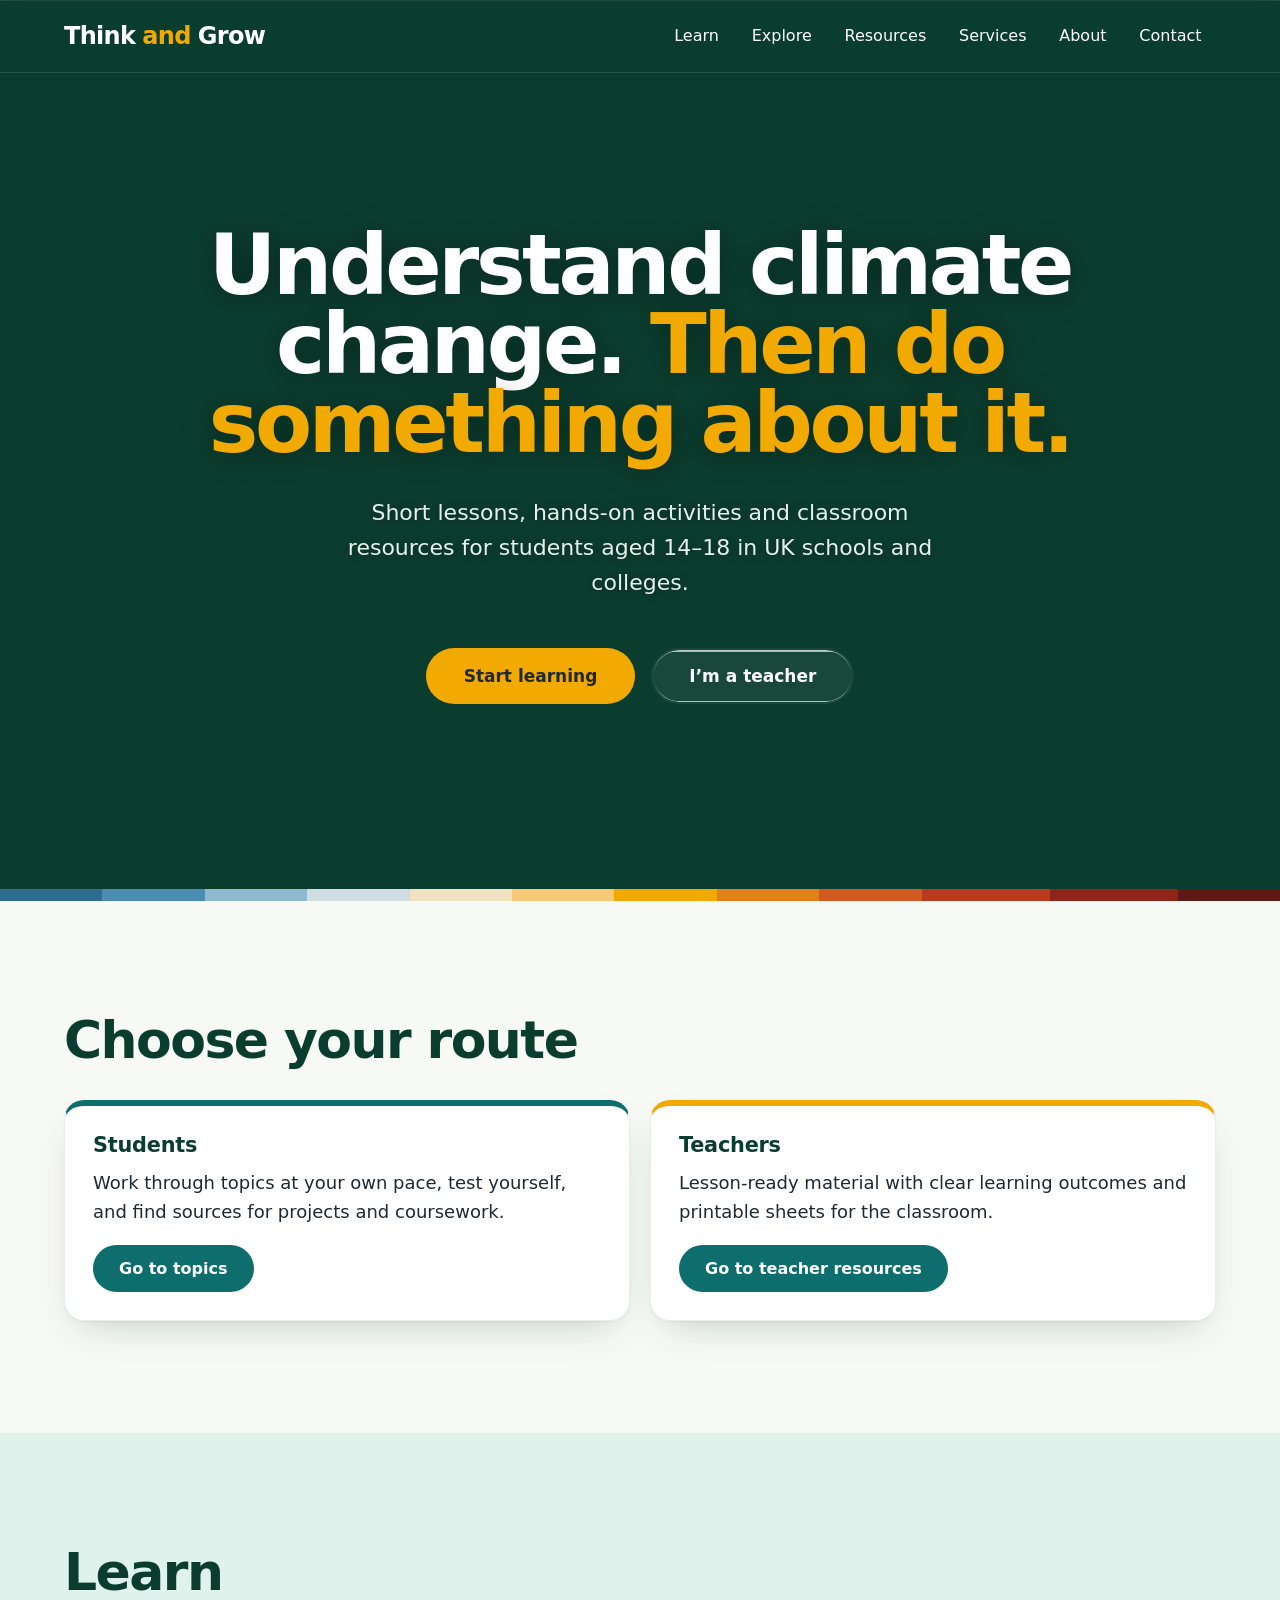
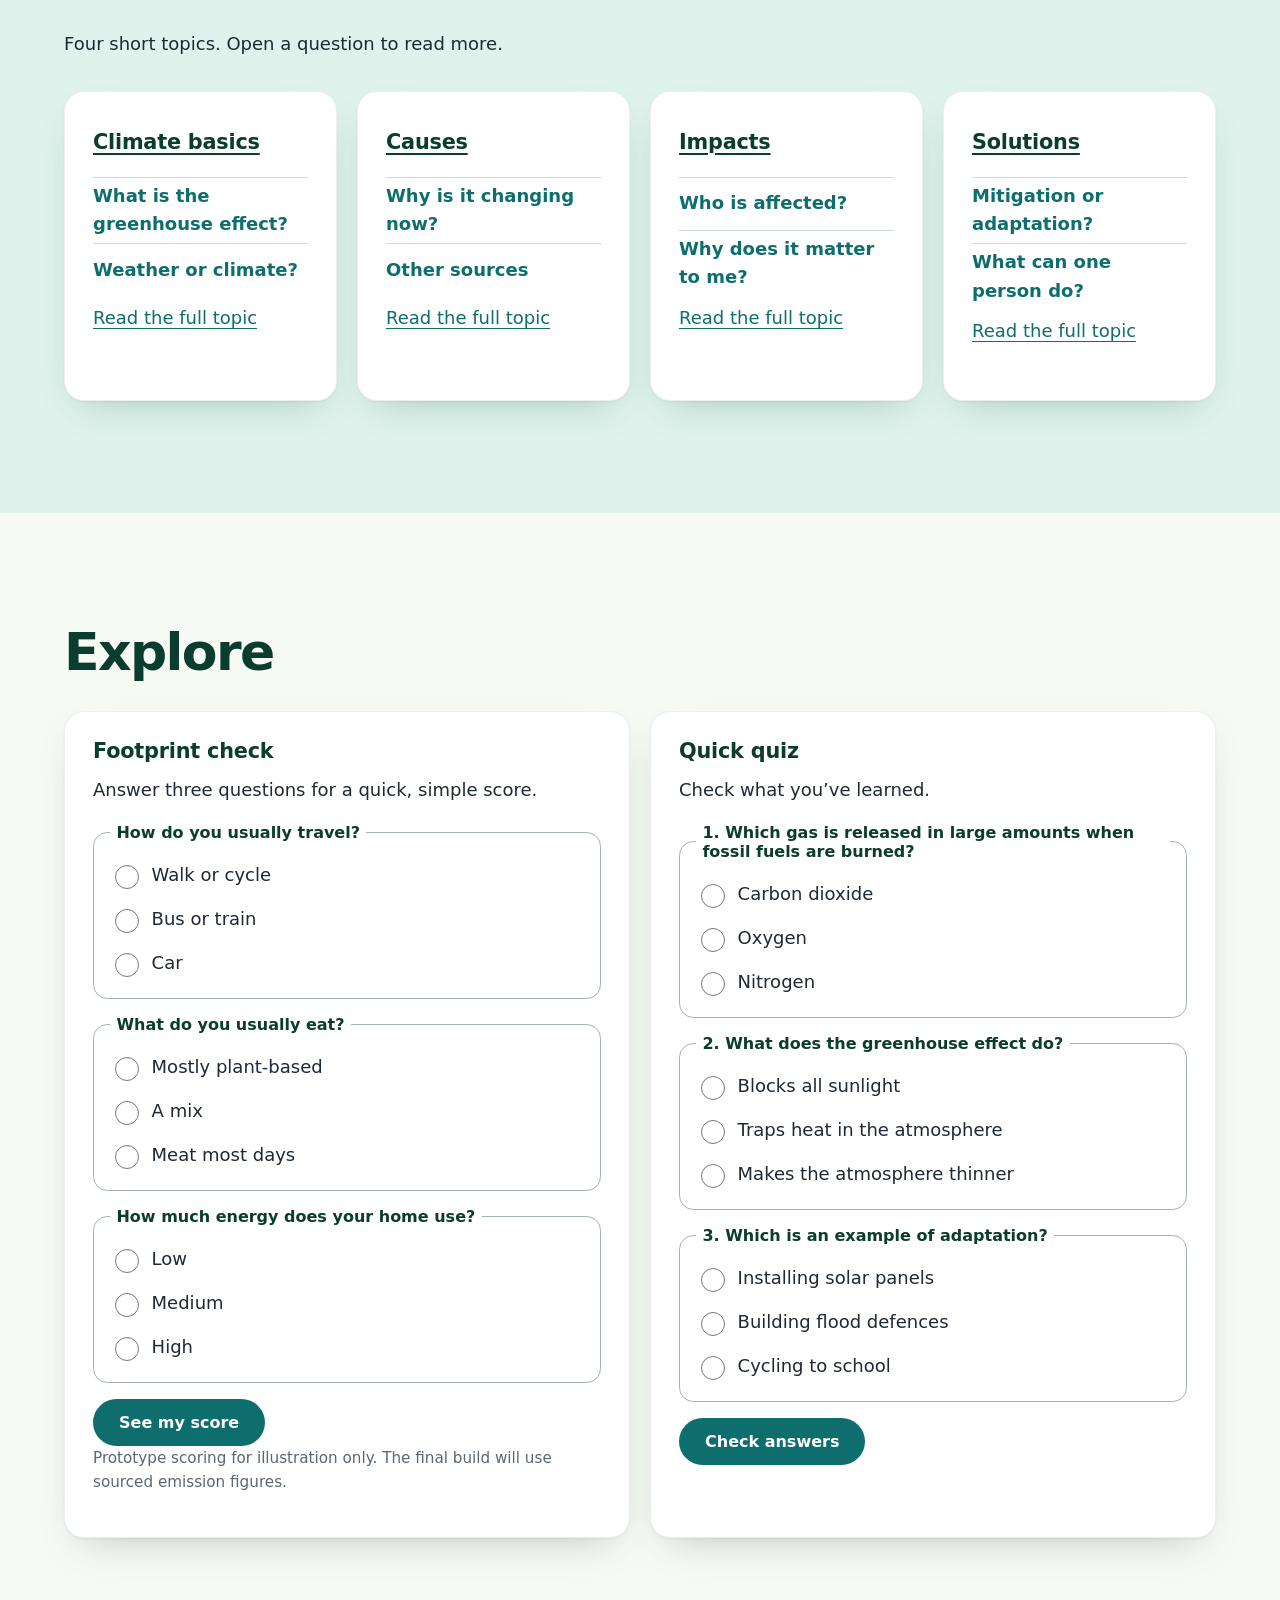
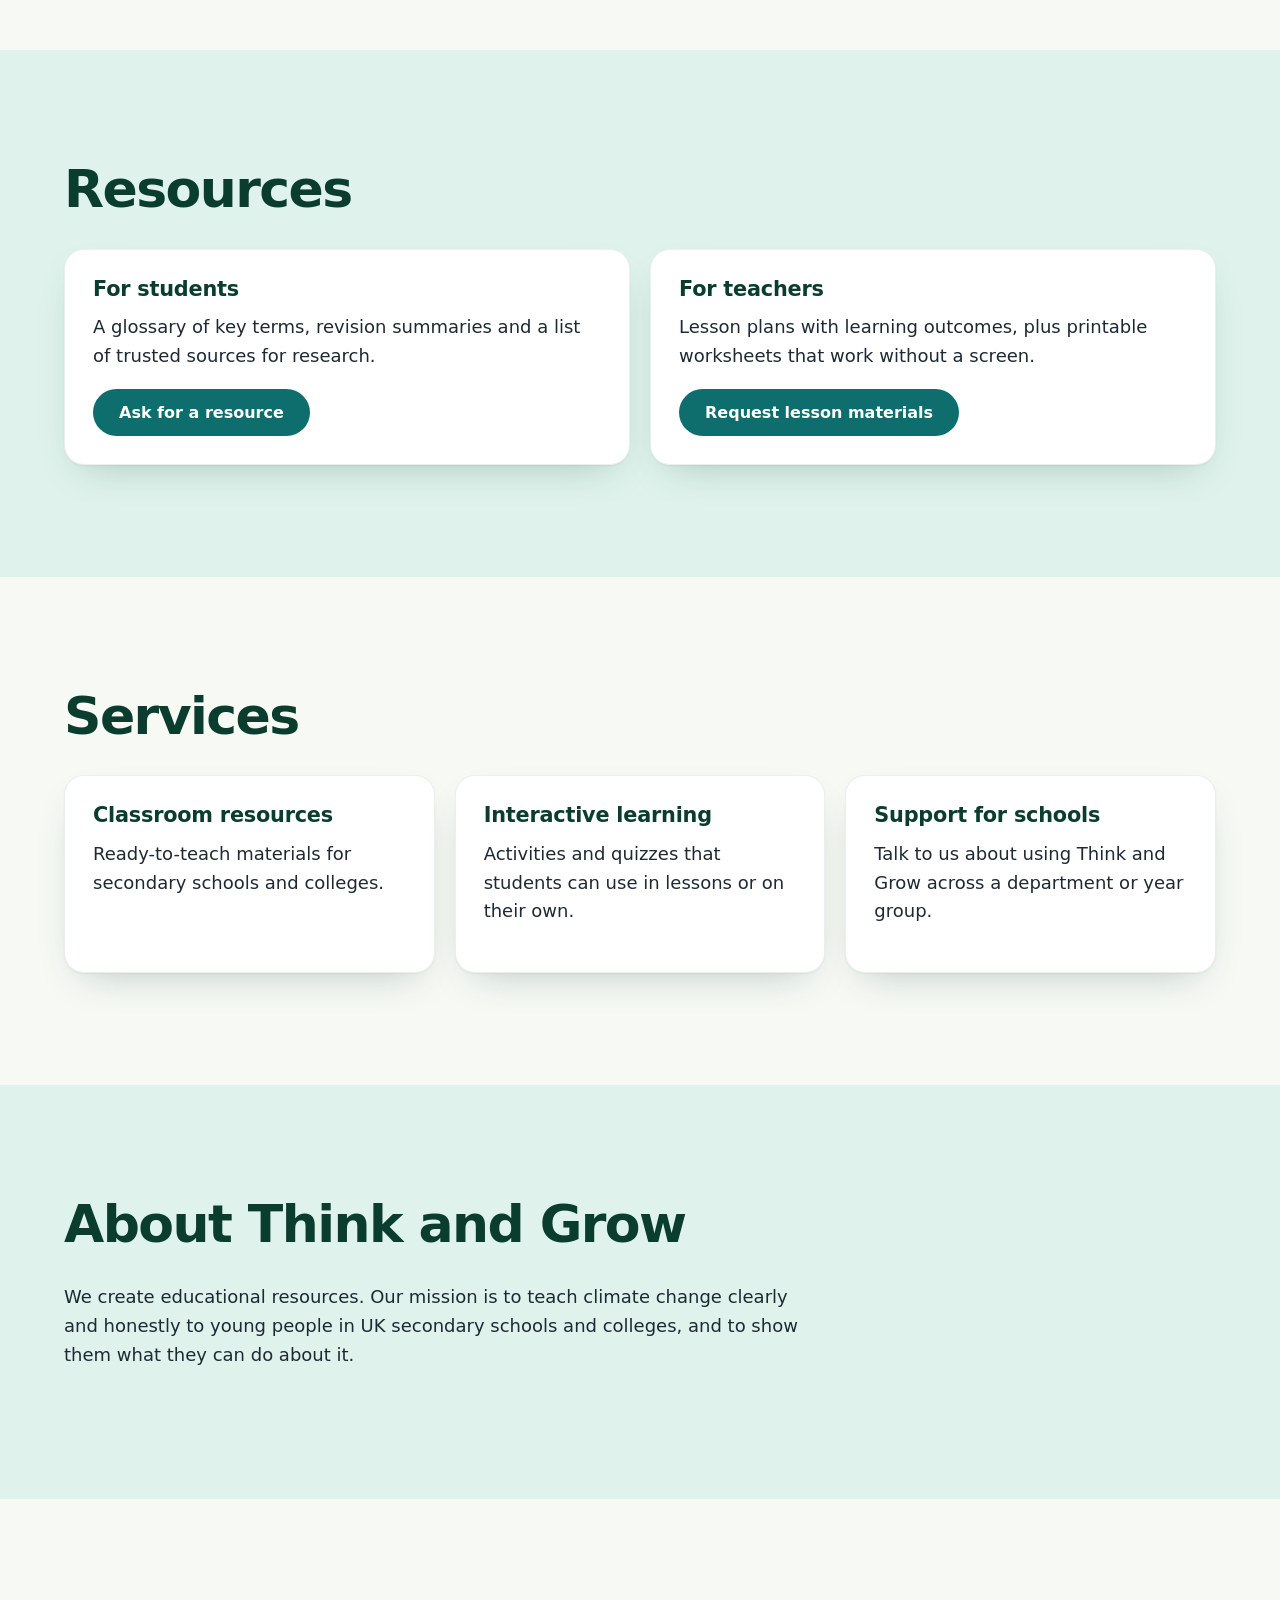
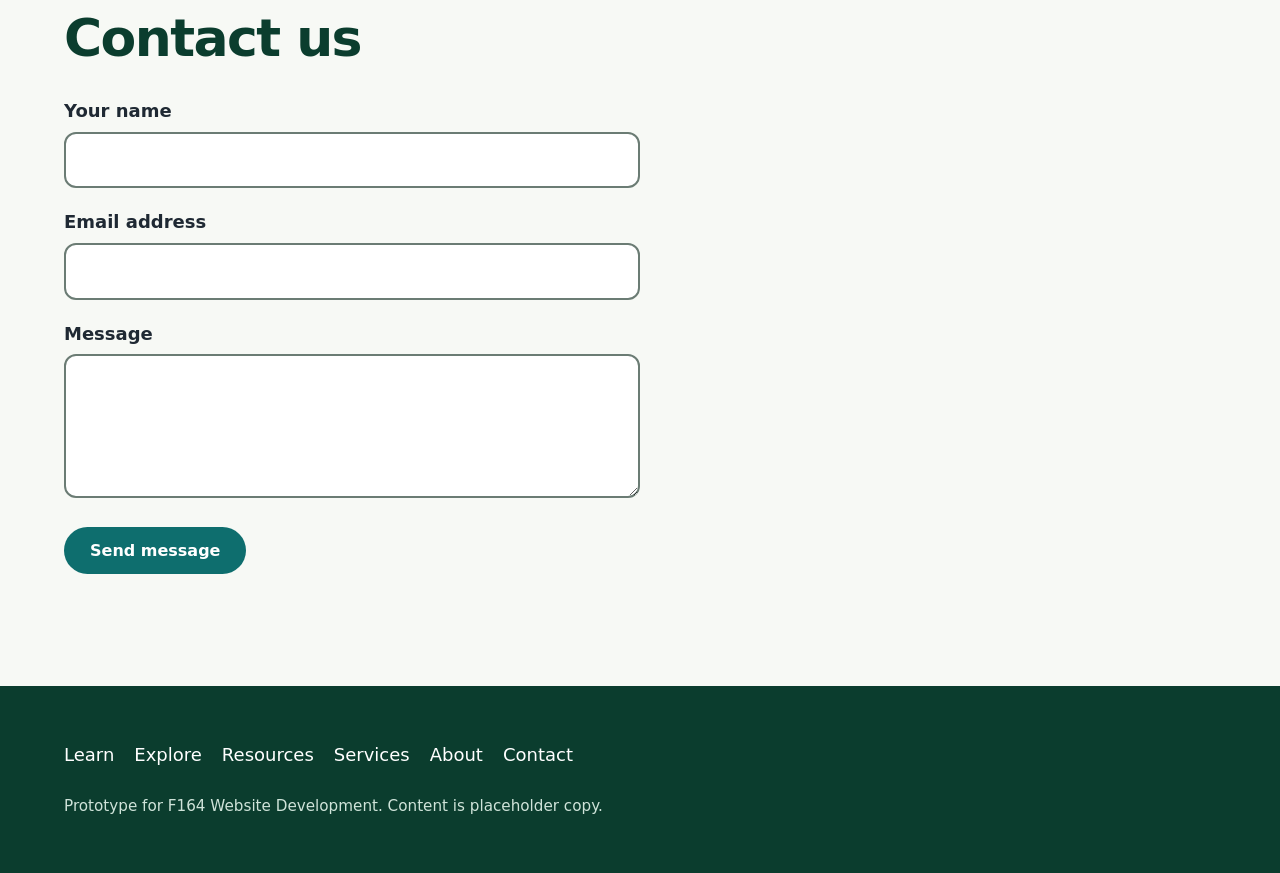
==== commit 76f39f66: "Keep the 14–18 age range on one line in the hero Co-Authored-By: Claude Opus 5.5 <noreply@anthropic." ====
--- a/index.html
+++ b/index.html
@@ -51,10 +51,13 @@
 
 <main id="main">
 <div class="hero" id="top">
- <video class="bg-video" autoplay loop muted playsinline aria-hidden="true" src="https://d8j0ntlcm91z4.cloudfront.net/user_38xzZboKViGWJOttwIXH07lWA1P/hf_20260314_131748_f2ca2a28-fed7-44c8-b9a9-bd9acdd5ec31.mp4"></video>
+ <video class="bg-video" autoplay loop muted playsinline aria-hidden="true">
+  <source src="video/hero-mobile.mp4" type="video/mp4" media="(max-width: 599px)">
+  <source src="https://d8j0ntlcm91z4.cloudfront.net/user_38xzZboKViGWJOttwIXH07lWA1P/hf_20260314_131748_f2ca2a28-fed7-44c8-b9a9-bd9acdd5ec31.mp4" type="video/mp4">
+ </video>
  <div class="wrap">
   <h1>Understand climate change. <span class="accent">Then do something about it.</span></h1>
-  <p>Short lessons, hands-on activities and classroom resources for students aged 14–18 in UK schools and colleges.</p>
+  <p>Short lessons, hands-on activities and classroom resources for students aged <span class="nowrap">14–18</span> in UK schools and colleges.</p>
   <div class="cta">
    <a class="btn" href="#learn">Start learning</a>
    <a class="btn alt" href="#resources">I’m a teacher</a>
--- a/css/style.css
+++ b/css/style.css
@@ -54,6 +54,7 @@
 .hero h1{color:#fff;font-size:clamp(2.75rem,1.2rem + 5vw,6rem);line-height:.95;letter-spacing:-.04em;max-width:17ch;margin:0 auto;text-shadow:0 2px 30px rgba(0,0,0,.35)}
 .hero h1 .accent{color:var(--amber)}
 .hero p{font-size:clamp(1.125rem,1rem + .5vw,1.375rem);color:#e6f2ec;max-width:38rem;margin:2rem auto 0;text-shadow:0 1px 12px rgba(0,0,0,.45)}
+.nowrap{white-space:nowrap}
 .cta{display:flex;flex-wrap:wrap;justify-content:center;gap:.75rem 1rem;margin:3rem 0 0}
 .hero .btn{min-height:56px;padding:1rem 2.25rem;font-size:1.0625rem}
 /* decorative colour bands: illustrative only, not real data */
